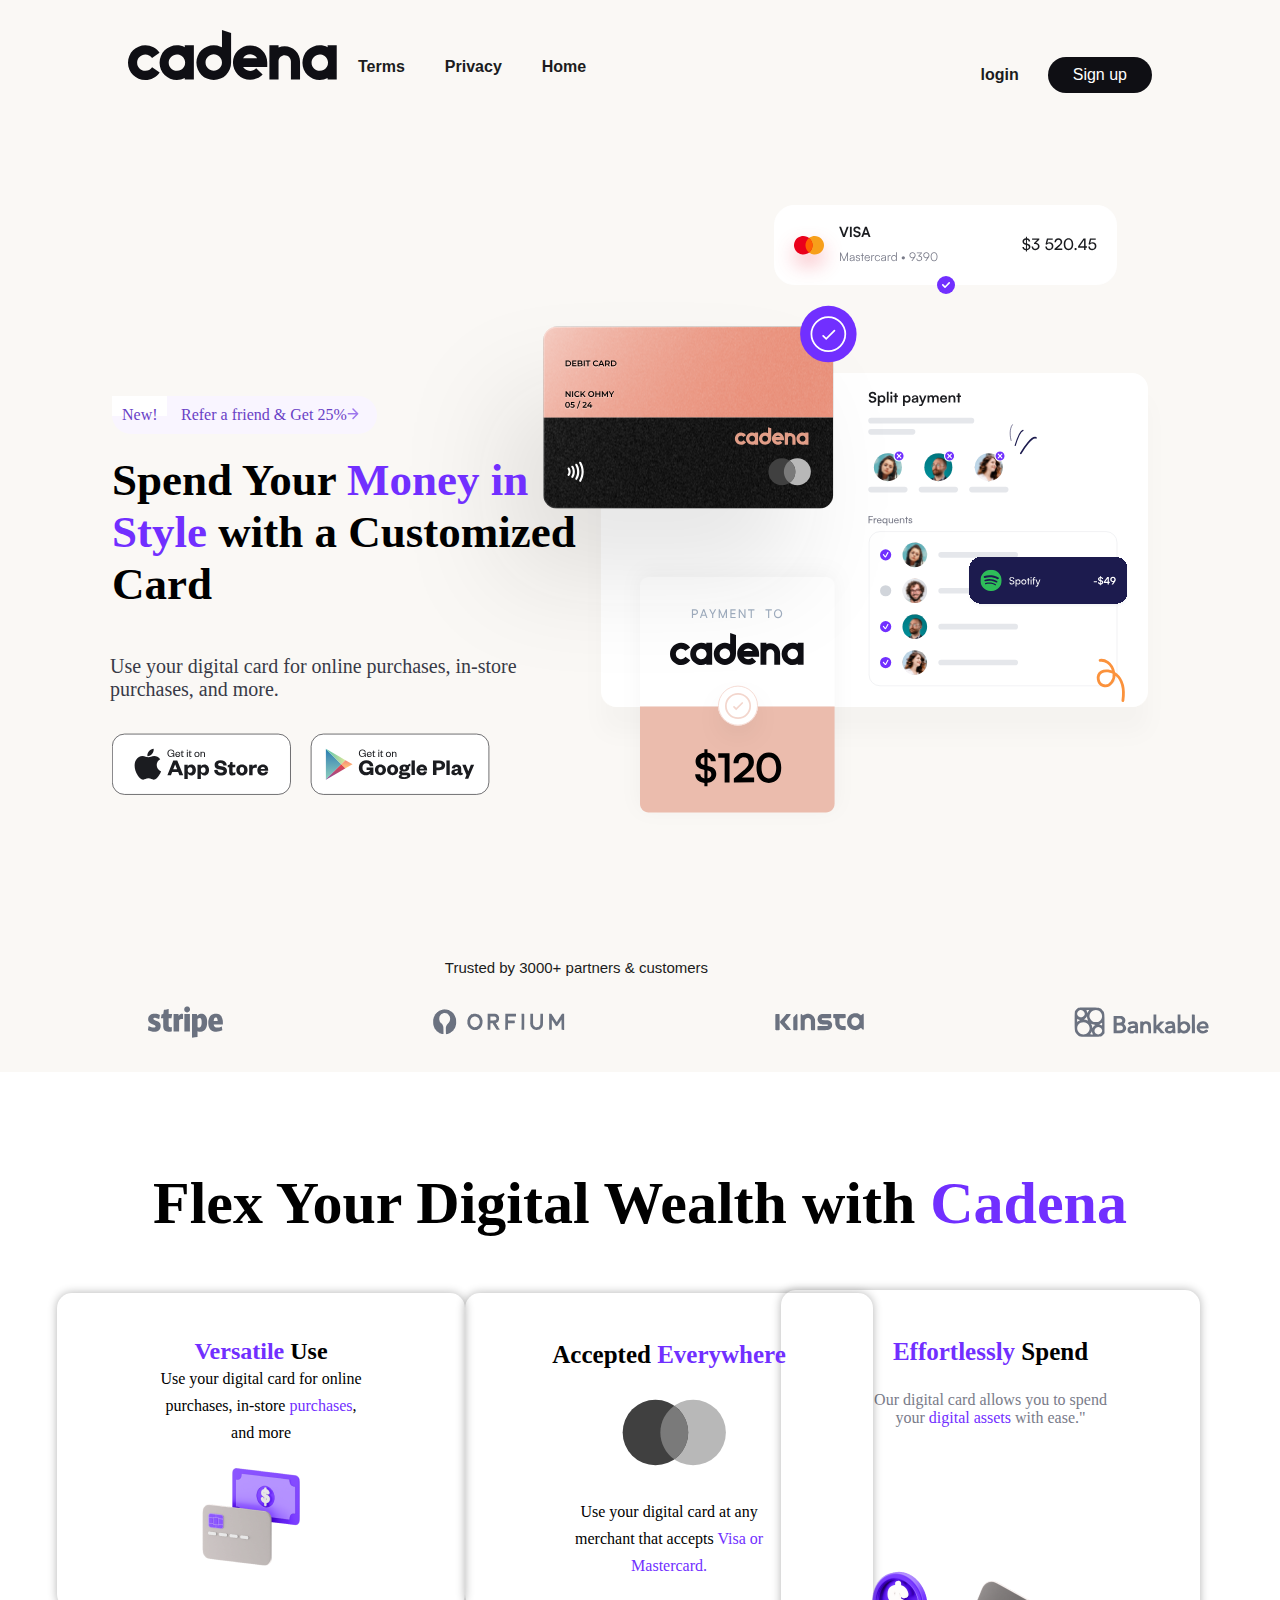
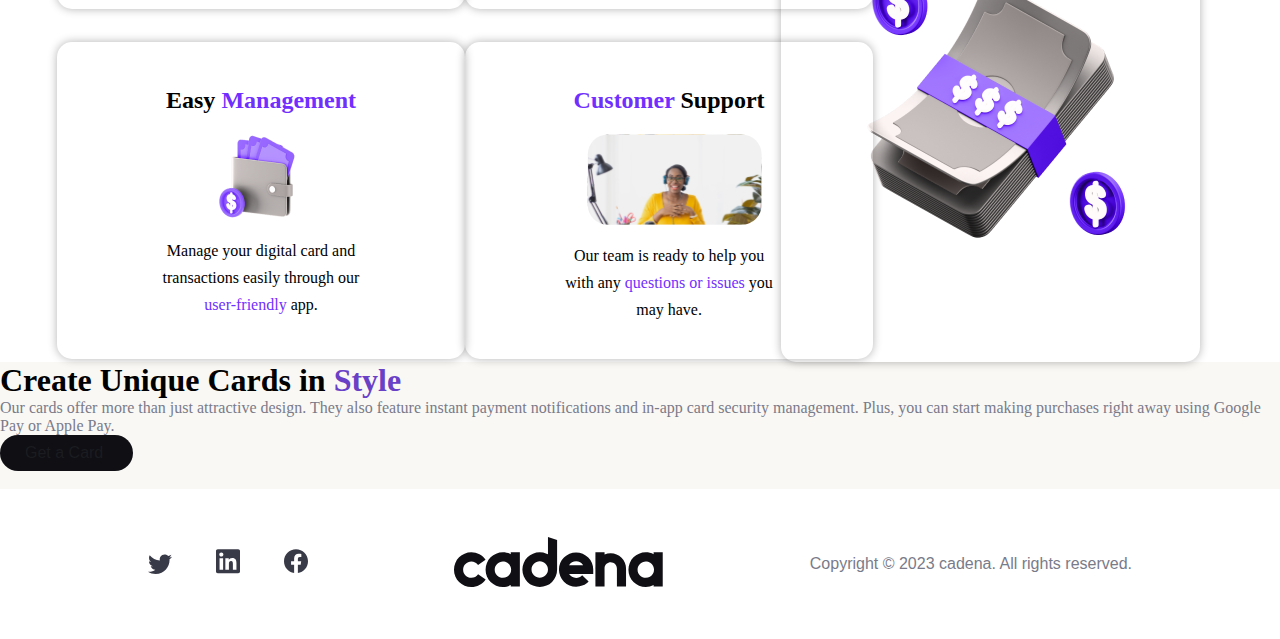
==== html+css+js/index.html @ 3e8e5602 "termino da page 3" ====
<!DOCTYPE html>
<html lang="en">

<head>
  <meta charset="UTF-8" />
  <meta http-equiv="X-UA-Compatible" content="IE=edge" />
  <meta name="viewport" content="width=device-width, initial-scale=1.0" />
  <link href="https://api.fontshare.com/v2/css?f[]=satoshi@700,300&display=swap" rel="stylesheet">
  <link rel="stylesheet" href="css/style.css" />
  <title>Document</title>
</head>

<body>
  <section class="home">

    </label>
    <header class="nav-container">
      <nav>
        <ul class="nav-bar">
          <img class="logo" src="../html+css+js/img/logo.svg" alt="" />
          <li><a href="#">Home</a></li>
          <li><a href="#">Privacy</a></li>
          <li><a href="#">Terms</a></li>
        </ul>
      </nav>
      <nav>
        <div class="log-sig">
          <a href="#"><button class="login">login</button></a>
          <a href="#"><button class="register">Sign up</button></a>
        </div>
      </nav>
    </header>
    <aside><img src="img/cards.svg" alt="" class="card-home"></aside>
    <div class="page-1-container">

      <div class="badage-box">
        <div class="badage">
          <p class="puple-text">New!</p>
        </div>
        <div class="content">
          <p>Refer a friend & Get 25%<img src="img/seta-icon.svg" alt="seta-icon" class="seta"></p>

        </div>

      </div>

    </div>
    <div class="text-home-container">
      <div class="row">
        <div class="col-sm-12 col-md-3 offset-md-2">
          <div>
            <h1 class="text-home">Spend Your
              <span class="purple-flyer">
                Money in Style </span> with a Customized Card
            </h1>

            <p class="p-text-home">Use your digital card for online purchases, in-store purchases, and more.</p>

          </div>
          <div>
            <img src="img/applestore.svg" alt="apple store" class="store">
            <img src="img/playstore.svg" alt="play store" class="store">
          </div>
        </div>
      </div>
    </div>
    <footer class="gray-text text-footer-1">
      <nav>
        <a>
          <p class="footer-p">Trusted by 3000+ partners & customers</p>
        </a>
      </nav>
    </footer>
    <footer class="footer-nav-container">
      <nav>
        <ul class="footer-bar-1">
          <li><a href="#"><img src="img/stripe.svg"> </a> </li>
        </ul>
      </nav>
      <nav>
        <ul class="footer-bar-1">
          <li><a href="#"><img src="img/orfium.svg"> </a> </li>
        </ul>
      </nav>
      <nav>
        <ul class="footer-bar-1">
          <li><a href="#"><img src="img/kinsta.svg"></a></li>
        </ul>
      </nav>
      <nav>
        <ul class="footer-bar-1">
          <li><a href="#"></a><img src="img/bankable.svg"> </a> </li>
        </ul>
      </nav>
      <nav>
        <ul class="footer-bar-1">
          <li><a href="#"></a><img src="img/nowports.svg"> </a> </li>
        </ul>
      </nav>
    </footer>

  </section>
  <section class="pg-2">
    <div class="second-home-container">
      <div class="txt-home-2">
        <h1>Flex Your Digital Wealth with <span class="purple-flyer">Cadena</span></h1>
      </div>
      <div class="container-pg2">
        <aside class="aside-page-2">
          <div class="row">
            <div class="col-sm-12 col-md-3 offset-md-2">
              <div class="block">
                <div class="space-bottom">
                  <h2 class="title-pg2-med"><span class="purple-flyer">Effortlessly</span> Spend</h2>
                </div>
                <p class="texto-page-2 gray-text">Our digital card allows you to spend</p>
                <p class="texto-page-2-1 gray-text">your <span class="purple-flyer">digital assets</span> with ease."
                </p>

                <img src="img/dinheiro.png" alt="Money" class="dinheiro">

              </div>
            </div>
          </div>
        </aside>

        <div class="pg-2-container-left">

          <div class="prod">
            <h2 class="title-pg-2-small"><span class="purple-flyer">Versatile</span> Use</h2>
            <p class="text-pg-2">Use your digital card for online purchases, in-store
              <span class="purple-flyer">purchases</span>, and more
            </p>
            <img src="img/card.png" alt="" class="imagem-p1">
          </div>
          <div class="prod">
            <h2 class="title-pg2-med">Accepted <span class="purple-flyer">Everywhere</span></h2>
            <img src="img/Grayscale.svg" alt="" class="imagem-p2">
            <p class="text-pg-2">Use your digital card at any merchant that accepts <span class="purple-flyer">Visa or
                Mastercard.</span></p>
          </div>
          <div class="prod">
            <h2 class="title-pg-2-small">Easy <span class="purple-flyer">Management</span></h2>
            <img src="img/carteira.png" alt="" class="imagem-p3">
            <p class="text-pg-2">Manage your digital card and transactions easily through our <span
                class="purple-flyer">user-friendly</span> app.</p>
          </div>
          <div class="prod">
            <h2 class="title-pg-2-small"><span class="purple-flyer">Customer</span> Support</h2>
            <img src="img/div.svg" alt="" class="imagem-p4">
            <p class="text-pg-2">Our team is ready to help you with any <span class="purple-flyer">questions or
                issues</span> you may have.</p>
          </div>
        </div>
      </div>
    </div>
  </section>
  <section class="pg-3">

    <div class="pg-3-container">
      <div class="box-pg-3">
        <div class="text-area">
          <h1 class="final-title gray-text-flyer final-left">Create Unique Cards in<span class="purple-text">
              Style</span></h1>
          <p class="final-txt gray-text final-left">Our cards offer more than just attractive design. They also feature
            instant
            payment
            notifications and in-app
            card
            security management. Plus, you can start making purchases right away using Google Pay or Apple Pay.</p>

          <button class="white-text final-left button-final">Get a Card <img src="img/seta-final.svg" alt=""></button>
        </div>
        <aside><img src="img/cards-finalpage.svg" alt="" class="final-card final-img"></aside>
      </div>

  </section>
  <footer class="nav2-container">
    <nav>
      <ul class="footer-bar">
        <li><a href="#"><img src="img/twitter.svg" alt="twitter"></a></li>
        <li><a href="#"><img src="img/linkedin.svg" alt="LinkedIn"></a></li>
        <li><a href="#"></a><img src="img/Facebook.svg" alt="Facebook"></a></li>
    </nav>

    <nav>
      <ul class="footer-bar">
        <li><a href="#"></a><img src="img/logo.svg" alt="logo" class="logo"></a></li>
      </ul>
    </nav>

    <nav>
      <ul class="footer-bar">
        <li>
          <p class="gray-text">Copyright © 2023 cadena. All rights reserved.</p>
        </li>
      </ul>
    </nav>

  </footer>
</body>

</html>
---- html+css+js/css/style.css ----
* {
  margin: 0;
  padding: 0;
  box-sizing: border-box;
}

:root {
  /*black*/
  --dark-bg: #060809;
  --dark-flyer: #1b1c20;
  --dark-txt: #1b1c20;
  --dark-title: #1b1c20;
  --dark-button: #0f0f14;

  /*white*/
  --light-bg: #faf8f5;
  --light-flyer: #ffffff;
  --light-txt: #ffffff;
  --light-content: #f9f5ff;

  /*gray*/
  --gray-marcas: #6b7280;
  --gray-copyright: #797b89;
  --gray-text: #797b89;
  --gray-text-flyer: #383a47;

  /*purple*/
  --purple-title: #712fff;
  --purple-title-flyer: #712fff;
  --purple-text: #6941c6;
}

section {
  background-color: var(--light-bg);
}

section #page-2 {
  background-color: var(--light-txt);
}

section .flyer {
  background-color: var(--light-flyer);
}

li,
a,
button {
  font-family: "Satoshi", sans-serif;
  font-weight: 500;
  font-size: 16px;
  color: var(--dark-txt);
  text-decoration: none;
}

header {
  display: flex;
  justify-content: space-between;
  align-items: baseline;
  padding: 30px 10%;
}

.nav-container {
  display: fixed;
}

.logo {
  cursor: pointer;
  margin: 0;
  height: 50px;
}

.nav-bar {
  list-style: none;
  justify-content: start;
}

.nav-bar li {
  padding: 0px 20px;
  margin-top: 28px;
  float: right;
  align-items: center;
}

.nav-bar li a {
  transition: all 0.3s ease 0s;
  font-weight: bold;
}

button {
  padding: 9px 25px;
  background-color: var(--dark-button);
  border: none;
  border-radius: 50px;
  cursor: pointer;
}

.log-sig {
  margin-bottom: 82px;
}

.login {
  border: none;
  background-color: transparent;
  color: var(--dark-txt);
  font-weight: bold;
}

.register {
  color: var(--light-txt);
}

.page-1-container {
  width: 265px;
  display: flex;
  align-items: baseline;
  color: var(--purple-text);
  background: var(--light-content);
  margin-top: 191px;
  margin-left: 112px;
  border-radius: 20px;
  margin-bottom: 20px;
}

.badage-box {
  width: 265px;
  align-items: center;
  color: var(--purple-text);
  border-radius: 50%;
}

.badage {
  display: inline-block;
  padding: 10px;
  height: 20px;
  width: 55px;
  background-color: var(--light-flyer);
}

.badage p {
  height: 35px;
  height: 20px;
  color: var(--purple-text);
  margin-bottom: 25px;
}

.content {
  display: inline-table;
  border-radius: 50px;
  padding: 10px;
}

.card-home {
  float: right;
  margin-right: 112px;
}

.text-home-container {
  display: flex;
  align-items: center;
  justify-content: start;
  margin-right: 2px;
}

.text-home {
  font-size: 45px;
  width: 489px;
  height: 177px;
  display: table;
  margin-bottom: 24px;
}

.text-home:first-child {
  margin-left: 112px;
}

.p-text-home {
  margin-top: 24px;
  margin-bottom: 32px;
  margin-left: 110px;
  color: var(--gray-text-flyer);
  font-size: 20px;
}

.store {
  display: inline-block;
  margin-right: 15px;
  margin-bottom: 160px;
}

.store:first-child {
  margin-left: 112px;
}

.footer-nav-container {
  display: flex;
  justify-content: space-between;
  padding: 30px 10%;
  align-items: center;
  margin-bottom: 57px;
}

footer {
  display: flex;
  justify-content: space-between;
  padding: 0 10%;
}

.footer-p {
  font-size: 15px;
}

.footer-bar-1 {
  list-style: none;
  justify-content: center;
  margin-right: 170px;
}

.footer-bar-1 li {
  display: inline-block;
  padding: 0px 20px;
}

.text-footer-1 {
  display: flex;
  justify-content: center;
  align-items: center;
  font-family: "Satoshi" sans-serif;
  padding-left: 0.9px;
  size: 15px;
  color: var(--gray-text);
}

.pg-2 {
  background-color: var(--light-flyer);
}

.second-home-container {
  display: flex;
  flex-direction: column;
  justify-content: center;
  align-items: center;
  grid-row-gap: 52px;
}

.txt-home-2 {
  margin-top: 40px;
  font-size: 30px;
}

.container-pg2 {
  display: grid;
  grid-template-columns: 1fr 1fr 1fr;

}

.aside-page-2 {
  display: flex;
  justify-content: center;

  box-shadow: rgba(68, 55, 0, 0.01);
  grid-column: 3;
}

.block {
  border: 5px solid transparent;
  box-shadow: 0 0 10px rgba(0, 0, 0, 0.3);
  border-radius: 15px;
  margin-right: 80px;
  padding-bottom: 60px;
}

.title-page-2 {
  size: 25px;
  margin-right: 107px;
  margin-top: 40px;
  margin-left: 100px;
  line-height: 58.05px;
}

.texto-page-2 {
  size: 16px;
  text-align: center;
}

.texto-page-2-1 {
  size: 16px;
  text-align: center;
  margin-bottom: 85px;

}

.dinheiro {
  margin-right: 54px;
  margin-left: 54px;
  margin-top: 40px;
  padding-bottom: 40px;
}

.pg-2-container-left {
  display: grid;
  grid-template-rows: 1fr 1fr;
  grid-template-columns: 1fr 1fr;
  grid-column: span 2;
  grid-row: 1;
  justify-items: center;
  align-items: center;
  grid-row-gap: 28px;
  margin: 0 57px;
}

.prod {
  display: block;
  align-items: center;
  width: 408.05px;
  height: 316.3px;
  border: 5px solid transparent;
  box-shadow: 0 0 10px rgba(0, 0, 0, 0.3);
  border-radius: 15px;
}

.title-pg-2-small {
  text-align: center;
  font-size: 24px;
  margin-top: 40px;
}

.title-pg2-med {
  text-align: center;
  margin-top: 40px;
  font-size: 25px;
  line-height: 33.52px;
}

.text-pg-2 {
  text-align: center;
  font-size: 16px;
  line-height: 27px;
  margin-left: 90px;
  margin-right: 90px;
}

.imagem-p1 {
  margin-top: 20px;
  margin-left: 137px;
  margin-right: 137px;
  margin-bottom: 7px;
}

.imagem-p2 {
  margin-top: 28px;
  margin-bottom: 28px;
  margin-right: 152px;
  margin-left: 152px;
}


.imagem-p3 {
  margin-left: 156px;
  margin-right: 148px;
  margin-bottom: 13px;
  margin-top: 20px;
}

.imagem-p4 {

  margin-left: 117px;
  margin-bottom: 13px;
  margin-top: 20px;
}

.nav2-container {
  display: flex;
  justify-content: space-between;
  align-items: center;
  margin-bottom: 48px;
  margin-top: 48px;
}

.footer-bar {
  list-style: none;
  justify-content: center;
}

.footer-bar li {
  display: inline-block;
  padding: 0px 20px;
}

.pg-3 {
  background-color: var(--light-flyer);
}

.container-pg-3 {
  display: flex;
  align-items: center;
  justify-content: center;

}

.box-pg-3 {
  justify-content: center;
  align-items: center;
  width: 1280px;

  background-color: var(--light-bg);
}

/*classes de utilidade*/

.purple-text {
  color: var(--purple-text);
}

.gray-text {
  color: var(--gray-text);
}

.align-center {
  justify-content: center;
}

.purple-flyer {
  color: var(--purple-title-flyer);
}

.space-bottom {
  margin-bottom: 22px;
}
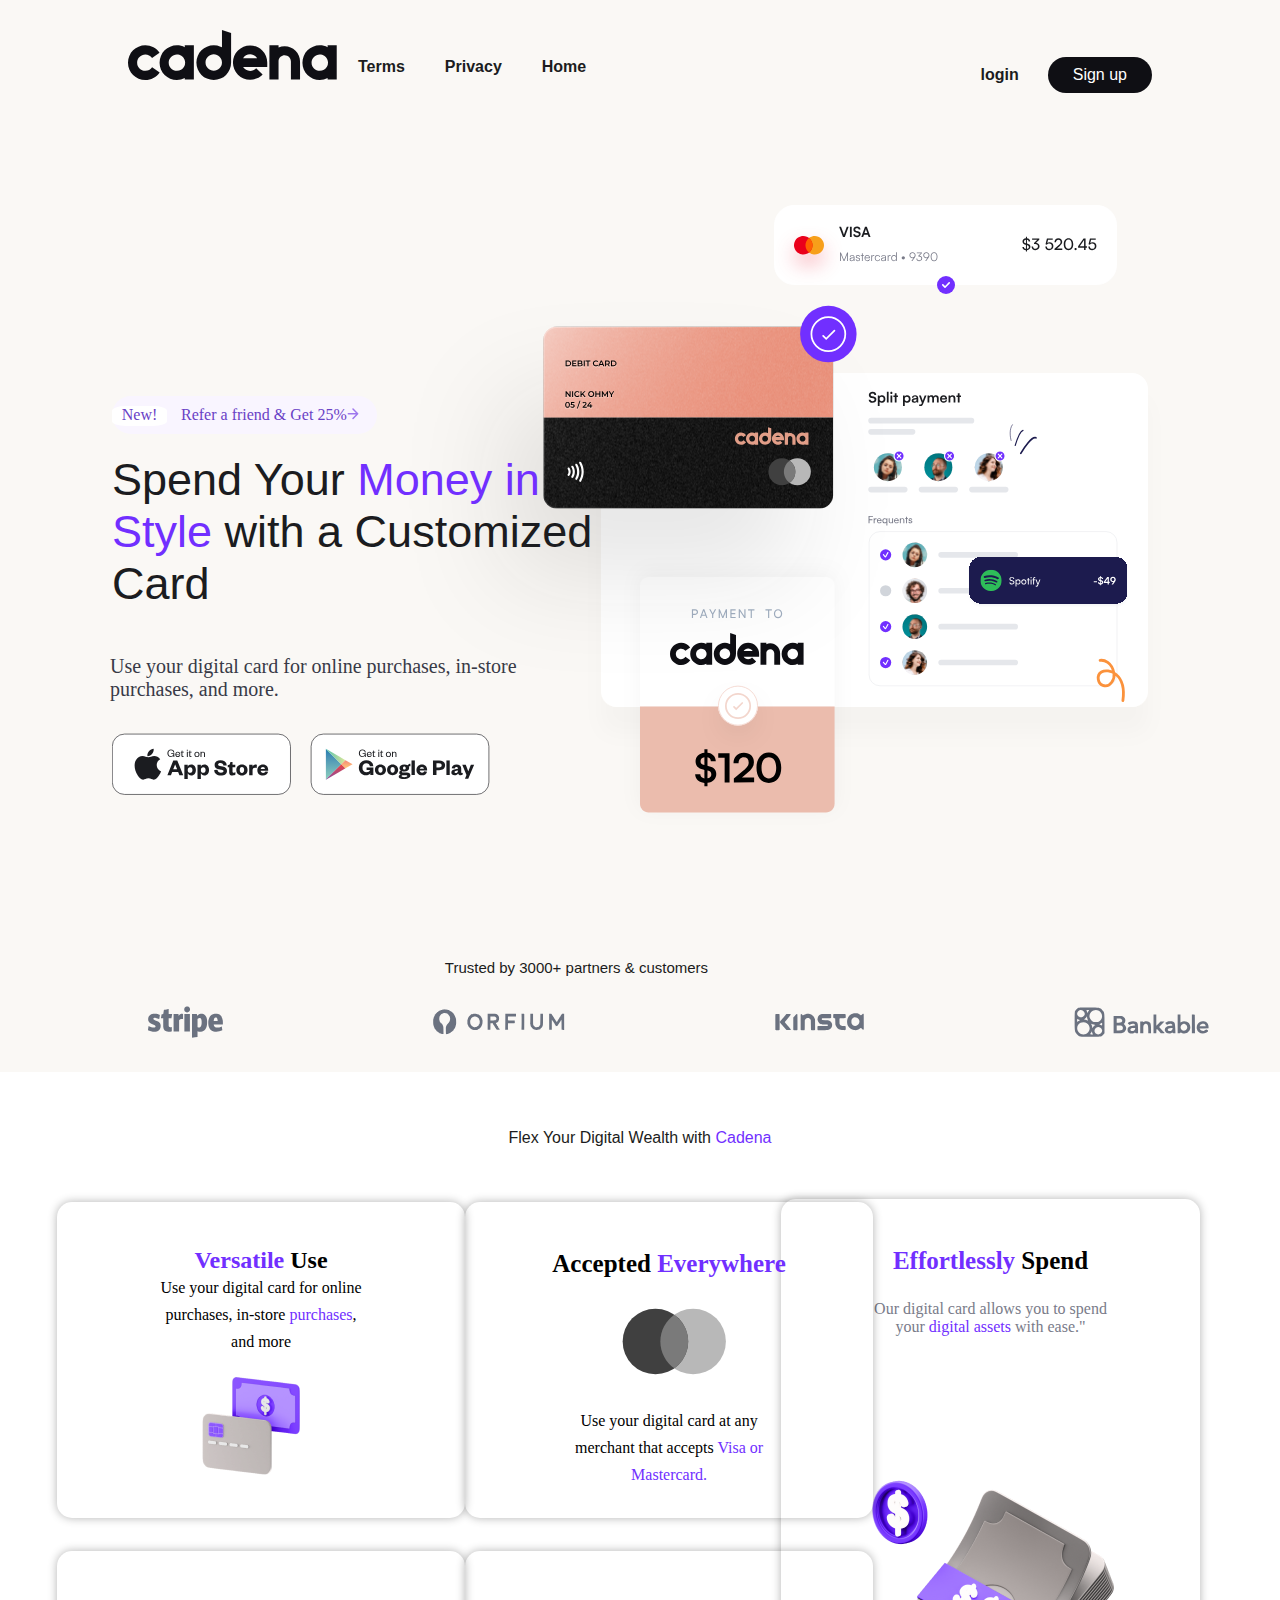
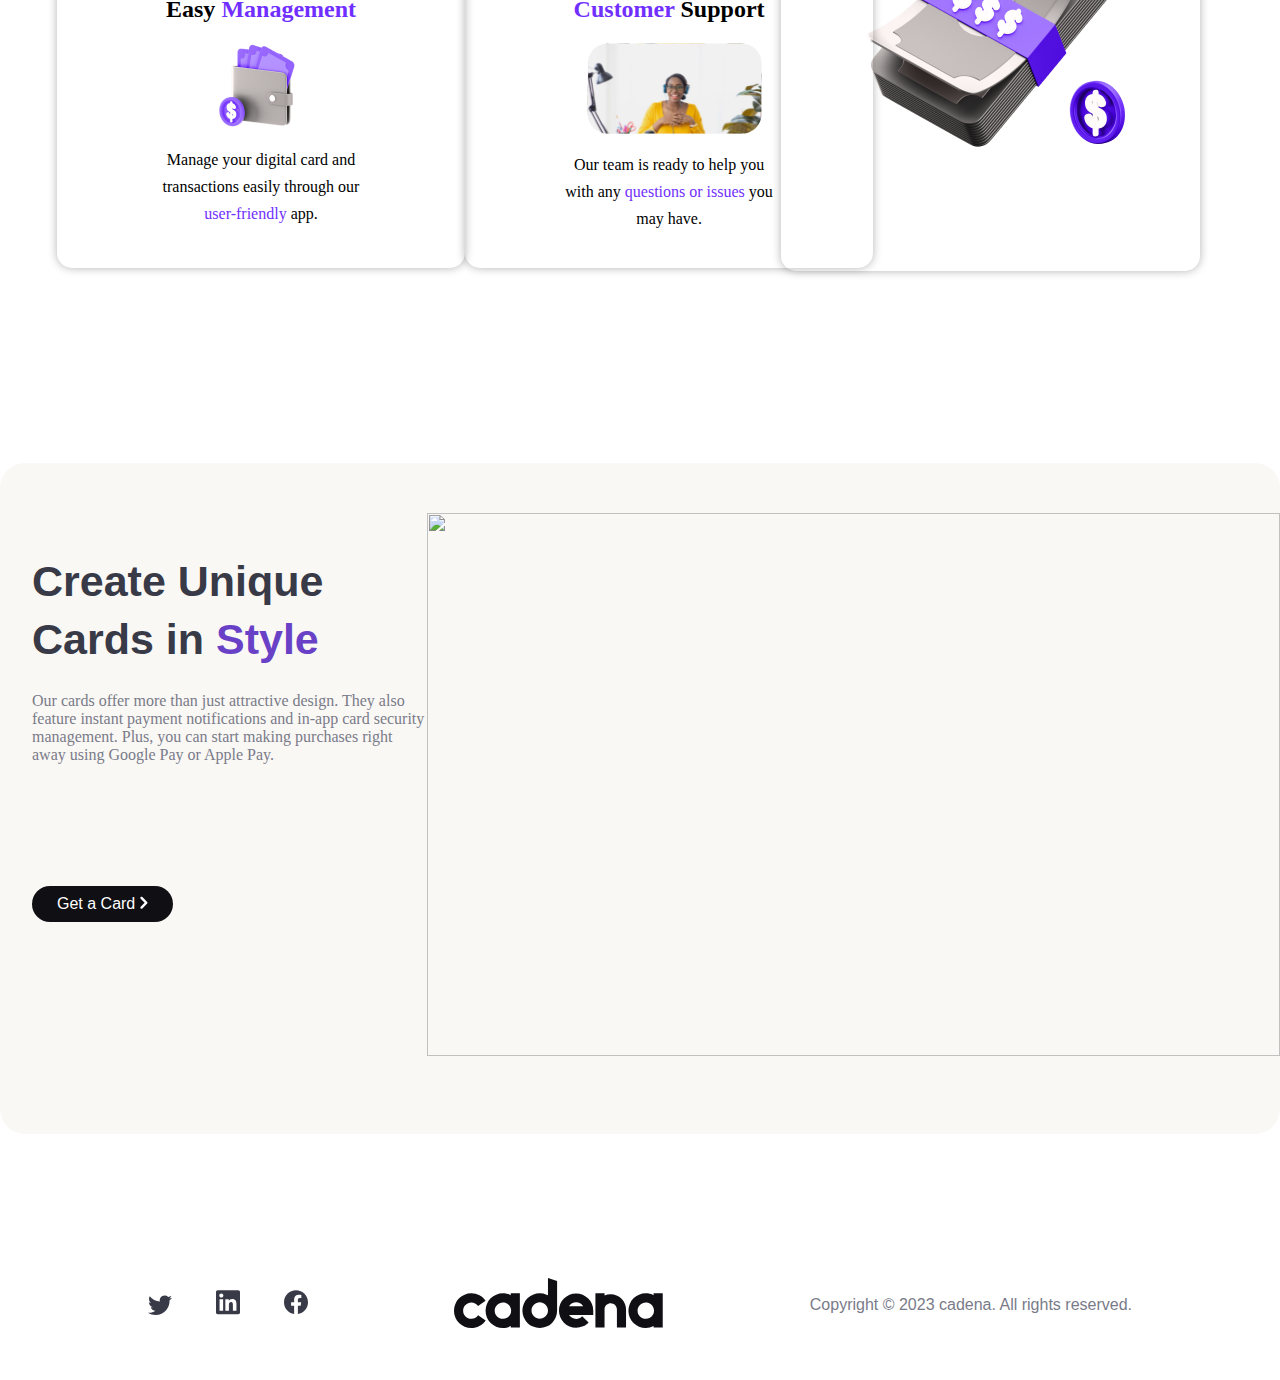
==== commit 9cb34e5e: "comeco do modo dark" ====
--- a/html+css+js/index.html
+++ b/html+css+js/index.html
@@ -11,7 +11,7 @@
 </head>
 
 <body>
-  <section class="home">
+  <section class="pg-1">
 
     </label>
     <header class="nav-container">
@@ -24,9 +24,12 @@
         </ul>
       </nav>
       <nav>
+
+        </div>
         <div class="log-sig">
           <a href="#"><button class="login">login</button></a>
           <a href="#"><button class="register">Sign up</button></a>
+          <div class="dark-mode"></div>
         </div>
       </nav>
     </header>
@@ -102,8 +105,8 @@
   </section>
   <section class="pg-2">
     <div class="second-home-container">
-      <div class="txt-home-2">
-        <h1>Flex Your Digital Wealth with <span class="purple-flyer">Cadena</span></h1>
+      <div>
+        <h1 class="title-home-2">Flex Your Digital Wealth with <span class="purple-flyer">Cadena</span></h1>
       </div>
       <div class="container-pg2">
         <aside class="aside-page-2">
@@ -198,6 +201,7 @@
     </nav>
 
   </footer>
+  <script src="js/script.js"></script>
 </body>
 
 </html>--- a/html+css+js/css/style.css
+++ b/html+css+js/css/style.css
@@ -44,7 +44,8 @@
 
 li,
 a,
-button {
+button,
+h1 {
   font-family: "Satoshi", sans-serif;
   font-weight: 500;
   font-size: 16px;
@@ -122,15 +123,16 @@
 }
 
 .badage-box {
-  width: 265px;
+
   align-items: center;
   color: var(--purple-text);
   border-radius: 50%;
 }
 
 .badage {
+  text-align: center;
+  border-radius: 25%;
   display: inline-block;
-  padding: 10px;
   height: 20px;
   width: 55px;
   background-color: var(--light-flyer);
@@ -232,6 +234,7 @@
 
 .pg-2 {
   background-color: var(--light-flyer);
+  padding-bottom: 96px;
 }
 
 .second-home-container {
@@ -388,21 +391,59 @@
 
 .pg-3 {
   background-color: var(--light-flyer);
-}
-
-.container-pg-3 {
-  display: flex;
-  align-items: center;
-  justify-content: center;
-
+  padding-top: 96px;
+  padding-bottom: 96px;
+}
+
+
+.pg-3-container {
+  display: flex;
+  justify-content: center;
 }
 
 .box-pg-3 {
-  justify-content: center;
-  align-items: center;
-  width: 1280px;
-
+  width: 100%;
+  max-width: 1360px;
   background-color: var(--light-bg);
+  border-radius: 25px;
+  overflow: hidden;
+  display: grid;
+  grid-template-columns: 1fr 2fr;
+  height: 671px;
+}
+
+
+.final-title {
+  margin-left: 32px;
+  margin-top: 89px;
+  margin-bottom: 24px;
+  font-style: normal;
+  font-weight: 700;
+  font-size: 43px;
+  line-height: 58px;
+  display: inline-block;
+}
+
+.final-txt {
+  margin-bottom: 122px;
+  margin-left: 32px;
+}
+
+.button-final {
+  margin-bottom: 124px;
+}
+
+.final-card {
+  width: 100%;
+  margin-top: 50px;
+  align-self: flex-end;
+}
+
+.final-img {
+  width: 100%;
+  height: 90%;
+  object-fit: cover;
+
 }
 
 /*classes de utilidade*/
@@ -415,6 +456,11 @@
   color: var(--gray-text);
 }
 
+
+.gray-text-flyer {
+  color: var(--gray-text-flyer);
+}
+
 .align-center {
   justify-content: center;
 }
@@ -423,6 +469,14 @@
   color: var(--purple-title-flyer);
 }
 
+.white-text {
+  color: var(--light-txt);
+}
+
 .space-bottom {
   margin-bottom: 22px;
+}
+
+.final-left {
+  margin-left: 32px;
 }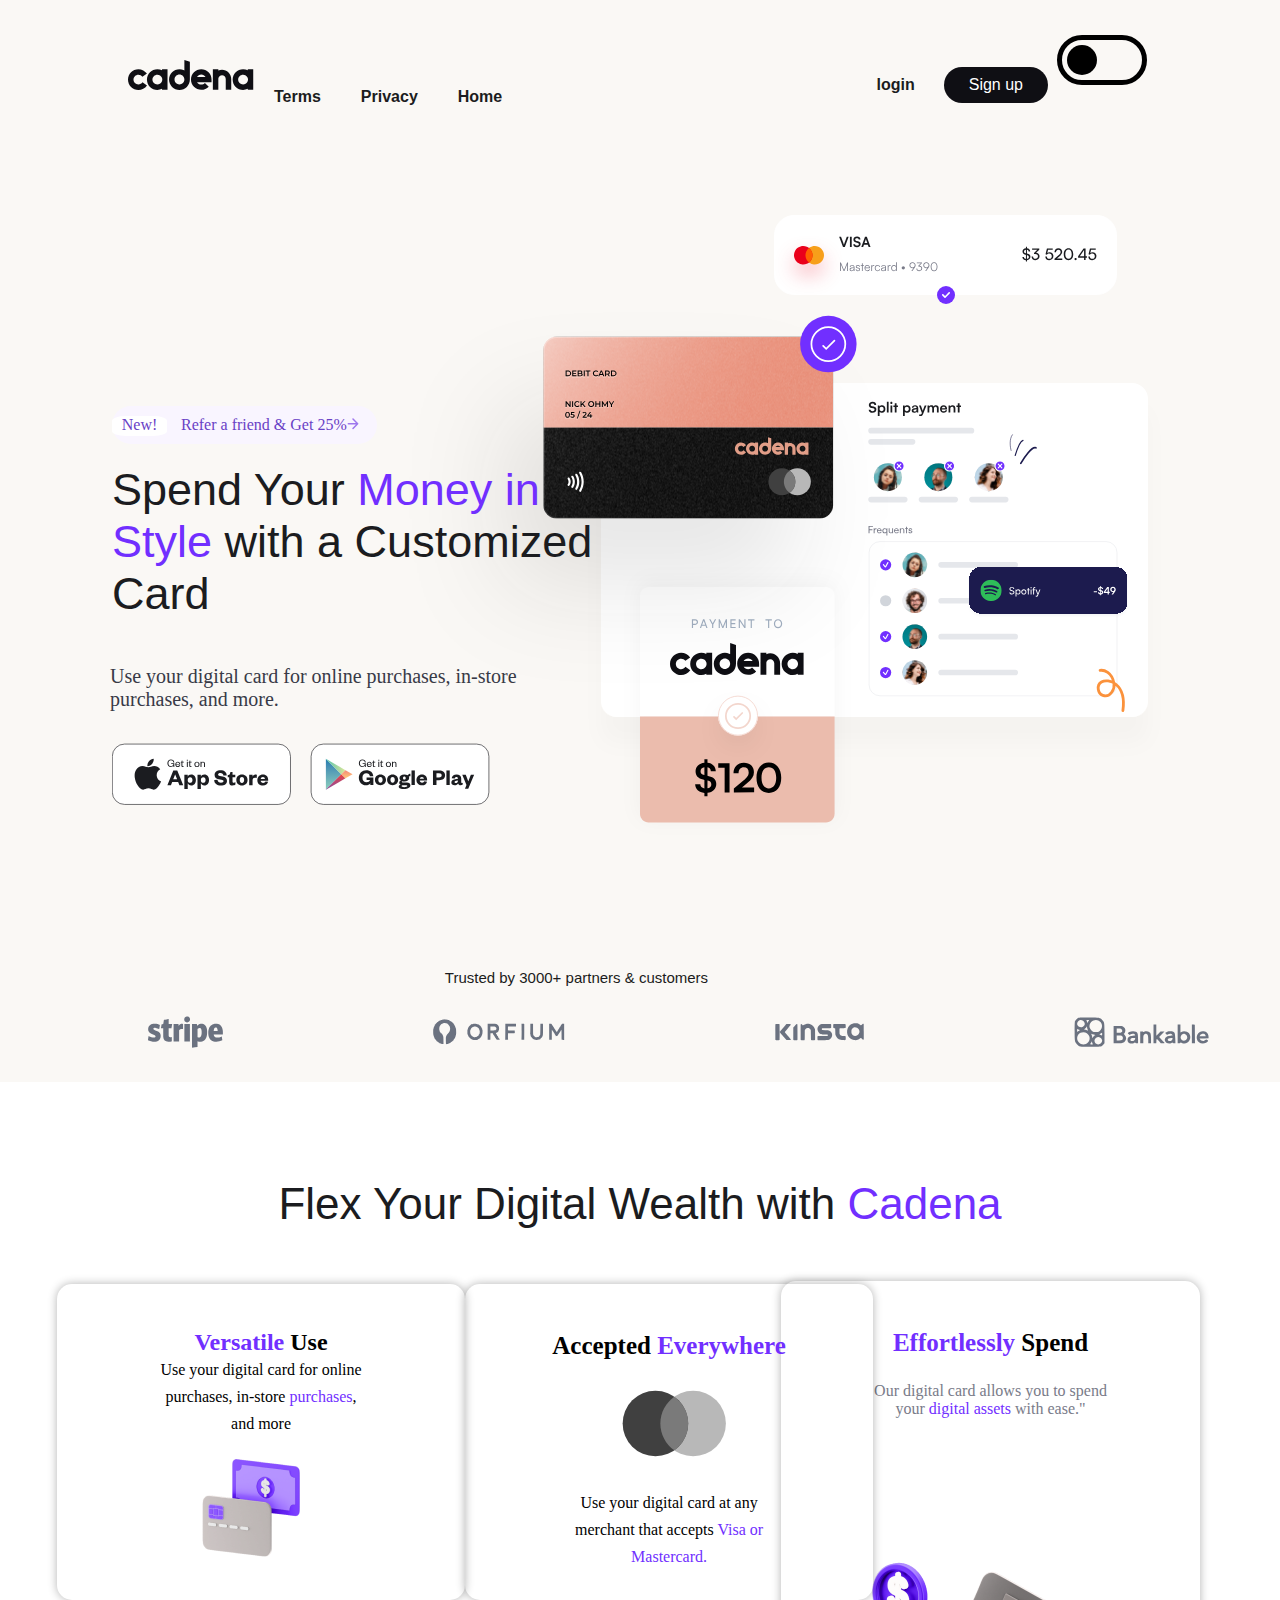
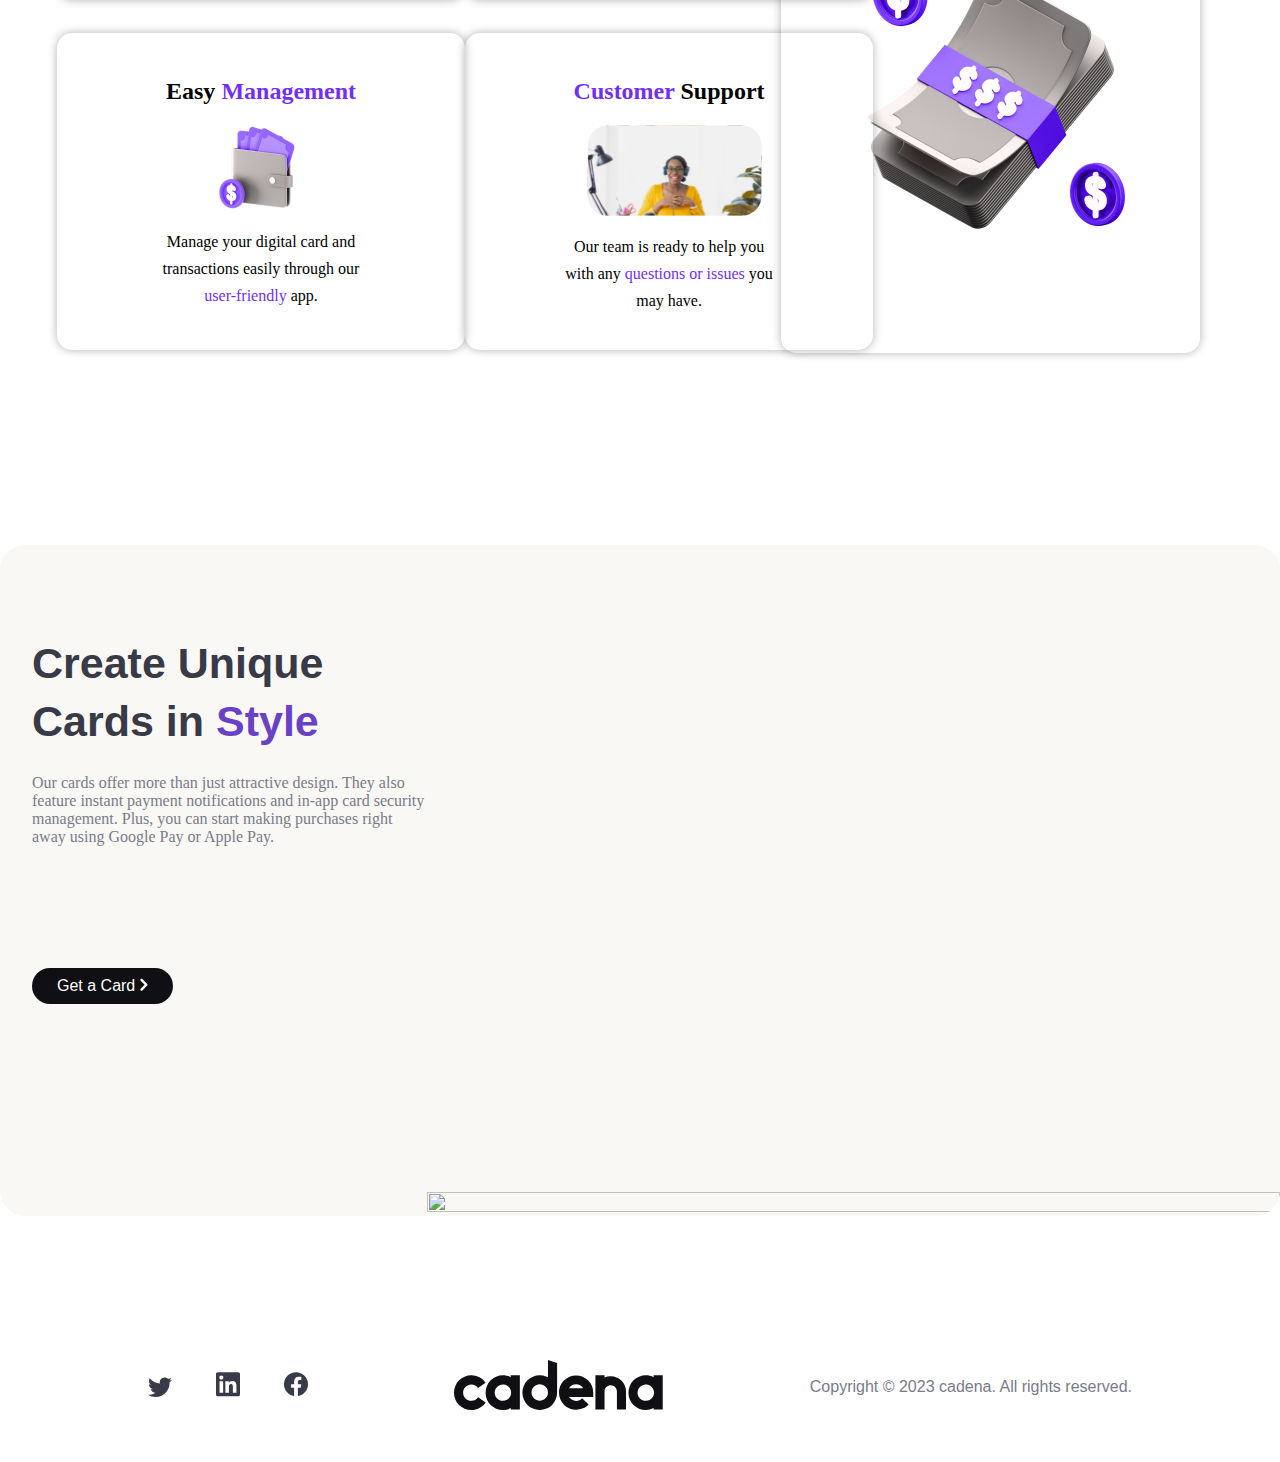
==== commit d90ec1e0: "quase termino do dark mode" ====
--- a/html+css+js/index.html
+++ b/html+css+js/index.html
@@ -2,206 +2,206 @@
 <html lang="en">
 
 <head>
-  <meta charset="UTF-8" />
-  <meta http-equiv="X-UA-Compatible" content="IE=edge" />
-  <meta name="viewport" content="width=device-width, initial-scale=1.0" />
-  <link href="https://api.fontshare.com/v2/css?f[]=satoshi@700,300&display=swap" rel="stylesheet">
-  <link rel="stylesheet" href="css/style.css" />
-  <title>Document</title>
+	<meta charset="UTF-8" />
+	<meta http-equiv="X-UA-Compatible" content="IE=edge" />
+	<meta name="viewport" content="width=device-width, initial-scale=1.0" />
+	<link href="https://api.fontshare.com/v2/css?f[]=satoshi@700,300&display=swap" rel="stylesheet">
+	<link rel="stylesheet" href="css/style.css" />
+	<title>Document</title>
 </head>
 
 <body>
-  <section class="pg-1">
-
-    </label>
-    <header class="nav-container">
-      <nav>
-        <ul class="nav-bar">
-          <img class="logo" src="../html+css+js/img/logo.svg" alt="" />
-          <li><a href="#">Home</a></li>
-          <li><a href="#">Privacy</a></li>
-          <li><a href="#">Terms</a></li>
-        </ul>
-      </nav>
-      <nav>
-
-        </div>
-        <div class="log-sig">
-          <a href="#"><button class="login">login</button></a>
-          <a href="#"><button class="register">Sign up</button></a>
-          <div class="dark-mode"></div>
-        </div>
-      </nav>
-    </header>
-    <aside><img src="img/cards.svg" alt="" class="card-home"></aside>
-    <div class="page-1-container">
-
-      <div class="badage-box">
-        <div class="badage">
-          <p class="puple-text">New!</p>
-        </div>
-        <div class="content">
-          <p>Refer a friend & Get 25%<img src="img/seta-icon.svg" alt="seta-icon" class="seta"></p>
-
-        </div>
-
-      </div>
-
-    </div>
-    <div class="text-home-container">
-      <div class="row">
-        <div class="col-sm-12 col-md-3 offset-md-2">
-          <div>
-            <h1 class="text-home">Spend Your
-              <span class="purple-flyer">
-                Money in Style </span> with a Customized Card
-            </h1>
-
-            <p class="p-text-home">Use your digital card for online purchases, in-store purchases, and more.</p>
-
-          </div>
-          <div>
-            <img src="img/applestore.svg" alt="apple store" class="store">
-            <img src="img/playstore.svg" alt="play store" class="store">
-          </div>
-        </div>
-      </div>
-    </div>
-    <footer class="gray-text text-footer-1">
-      <nav>
-        <a>
-          <p class="footer-p">Trusted by 3000+ partners & customers</p>
-        </a>
-      </nav>
-    </footer>
-    <footer class="footer-nav-container">
-      <nav>
-        <ul class="footer-bar-1">
-          <li><a href="#"><img src="img/stripe.svg"> </a> </li>
-        </ul>
-      </nav>
-      <nav>
-        <ul class="footer-bar-1">
-          <li><a href="#"><img src="img/orfium.svg"> </a> </li>
-        </ul>
-      </nav>
-      <nav>
-        <ul class="footer-bar-1">
-          <li><a href="#"><img src="img/kinsta.svg"></a></li>
-        </ul>
-      </nav>
-      <nav>
-        <ul class="footer-bar-1">
-          <li><a href="#"></a><img src="img/bankable.svg"> </a> </li>
-        </ul>
-      </nav>
-      <nav>
-        <ul class="footer-bar-1">
-          <li><a href="#"></a><img src="img/nowports.svg"> </a> </li>
-        </ul>
-      </nav>
-    </footer>
-
-  </section>
-  <section class="pg-2">
-    <div class="second-home-container">
-      <div>
-        <h1 class="title-home-2">Flex Your Digital Wealth with <span class="purple-flyer">Cadena</span></h1>
-      </div>
-      <div class="container-pg2">
-        <aside class="aside-page-2">
-          <div class="row">
-            <div class="col-sm-12 col-md-3 offset-md-2">
-              <div class="block">
-                <div class="space-bottom">
-                  <h2 class="title-pg2-med"><span class="purple-flyer">Effortlessly</span> Spend</h2>
-                </div>
-                <p class="texto-page-2 gray-text">Our digital card allows you to spend</p>
-                <p class="texto-page-2-1 gray-text">your <span class="purple-flyer">digital assets</span> with ease."
-                </p>
-
-                <img src="img/dinheiro.png" alt="Money" class="dinheiro">
-
-              </div>
-            </div>
-          </div>
-        </aside>
-
-        <div class="pg-2-container-left">
-
-          <div class="prod">
-            <h2 class="title-pg-2-small"><span class="purple-flyer">Versatile</span> Use</h2>
-            <p class="text-pg-2">Use your digital card for online purchases, in-store
-              <span class="purple-flyer">purchases</span>, and more
-            </p>
-            <img src="img/card.png" alt="" class="imagem-p1">
-          </div>
-          <div class="prod">
-            <h2 class="title-pg2-med">Accepted <span class="purple-flyer">Everywhere</span></h2>
-            <img src="img/Grayscale.svg" alt="" class="imagem-p2">
-            <p class="text-pg-2">Use your digital card at any merchant that accepts <span class="purple-flyer">Visa or
-                Mastercard.</span></p>
-          </div>
-          <div class="prod">
-            <h2 class="title-pg-2-small">Easy <span class="purple-flyer">Management</span></h2>
-            <img src="img/carteira.png" alt="" class="imagem-p3">
-            <p class="text-pg-2">Manage your digital card and transactions easily through our <span
-                class="purple-flyer">user-friendly</span> app.</p>
-          </div>
-          <div class="prod">
-            <h2 class="title-pg-2-small"><span class="purple-flyer">Customer</span> Support</h2>
-            <img src="img/div.svg" alt="" class="imagem-p4">
-            <p class="text-pg-2">Our team is ready to help you with any <span class="purple-flyer">questions or
-                issues</span> you may have.</p>
-          </div>
-        </div>
-      </div>
-    </div>
-  </section>
-  <section class="pg-3">
-
-    <div class="pg-3-container">
-      <div class="box-pg-3">
-        <div class="text-area">
-          <h1 class="final-title gray-text-flyer final-left">Create Unique Cards in<span class="purple-text">
-              Style</span></h1>
-          <p class="final-txt gray-text final-left">Our cards offer more than just attractive design. They also feature
-            instant
-            payment
-            notifications and in-app
-            card
-            security management. Plus, you can start making purchases right away using Google Pay or Apple Pay.</p>
-
-          <button class="white-text final-left button-final">Get a Card <img src="img/seta-final.svg" alt=""></button>
-        </div>
-        <aside><img src="img/cards-finalpage.svg" alt="" class="final-card final-img"></aside>
-      </div>
-
-  </section>
-  <footer class="nav2-container">
-    <nav>
-      <ul class="footer-bar">
-        <li><a href="#"><img src="img/twitter.svg" alt="twitter"></a></li>
-        <li><a href="#"><img src="img/linkedin.svg" alt="LinkedIn"></a></li>
-        <li><a href="#"></a><img src="img/Facebook.svg" alt="Facebook"></a></li>
-    </nav>
-
-    <nav>
-      <ul class="footer-bar">
-        <li><a href="#"></a><img src="img/logo.svg" alt="logo" class="logo"></a></li>
-      </ul>
-    </nav>
-
-    <nav>
-      <ul class="footer-bar">
-        <li>
-          <p class="gray-text">Copyright © 2023 cadena. All rights reserved.</p>
-        </li>
-      </ul>
-    </nav>
-
-  </footer>
-  <script src="js/script.js"></script>
+	<section class="pg-1">
+
+		</label>
+		<header class="nav-container">
+			<nav>
+				<ul class="nav-bar">
+					<img id="logo" src="../html+css+js/img/logo.svg" alt="" />
+					<li><a class="a-1" href="#">Home</a></li>
+					<li><a class="a-1" href="#">Privacy</a></li>
+					<li><a class="a-1" href="#">Terms</a></li>
+				</ul>
+			</nav>
+			<nav>
+
+				</div>
+				<div class="log-sig">
+					<a href="#"><button class="login">login</button></a>
+					<a href="#"><button class="register">Sign up</button></a>
+					<div class="dark-mode"></div>
+				</div>
+			</nav>
+		</header>
+		<aside><img src="img/cards.svg" alt="" class="card-home"></aside>
+		<div class="page-1-container">
+
+			<div class="badage-box">
+				<div class="badage">
+					<p class="puple-text">New!</p>
+				</div>
+				<div class="content">
+					<p>Refer a friend & Get 25%<img src="img/seta-icon.svg" alt="seta-icon" class="seta"></p>
+
+				</div>
+
+			</div>
+
+		</div>
+		<div class="text-home-container">
+			<div class="row">
+				<div class="col-sm-12 col-md-3 offset-md-2">
+					<div>
+						<h1 class="text-home">Spend Your
+							<span class="purple-flyer">
+								Money in Style </span> with a Customized Card
+						</h1>
+
+						<p class="p-text-home">Use your digital card for online purchases, in-store purchases, and more.</p>
+
+					</div>
+					<div>
+						<img src="img/applestore.svg" alt="apple store" class="store">
+						<img src="img/playstore.svg" alt="play store" class="store">
+					</div>
+				</div>
+			</div>
+		</div>
+		<footer class="gray-text text-footer-1">
+			<nav>
+				<a>
+					<p class="footer-p">Trusted by 3000+ partners & customers</p>
+				</a>
+			</nav>
+		</footer>
+		<footer class="footer-nav-container">
+			<nav>
+				<ul class="footer-bar-1">
+					<li><a href="#"><img src="img/stripe.svg"> </a> </li>
+				</ul>
+			</nav>
+			<nav>
+				<ul class="footer-bar-1">
+					<li><a href="#"><img src="img/orfium.svg"> </a> </li>
+				</ul>
+			</nav>
+			<nav>
+				<ul class="footer-bar-1">
+					<li><a href="#"><img src="img/kinsta.svg"></a></li>
+				</ul>
+			</nav>
+			<nav>
+				<ul class="footer-bar-1">
+					<li><a href="#"></a><img src="img/bankable.svg"> </a> </li>
+				</ul>
+			</nav>
+			<nav>
+				<ul class="footer-bar-1">
+					<li><a href="#"></a><img src="img/nowports.svg"> </a> </li>
+				</ul>
+			</nav>
+		</footer>
+
+	</section>
+	<section class="pg-2">
+		<div class="second-home-container">
+			<div>
+				<h1 class="title-home-2">Flex Your Digital Wealth with <span class="purple-flyer">Cadena</span></h1>
+			</div>
+			<div class="container-pg2">
+				<aside class="aside-page-2">
+					<div class="row">
+						<div class="col-sm-12 col-md-3 offset-md-2">
+							<div class="block">
+								<div class="space-bottom">
+									<h2 class="title-pg2-med"><span class="purple-flyer">Effortlessly</span> Spend</h2>
+								</div>
+								<p class="texto-page-2 gray-text">Our digital card allows you to spend</p>
+								<p class="texto-page-2-1 gray-text">your <span class="purple-flyer">digital assets</span> with ease."
+								</p>
+
+								<img src="img/dinheiro.png" alt="Money" class="dinheiro">
+
+							</div>
+						</div>
+					</div>
+				</aside>
+
+				<div class="pg-2-container-left">
+
+					<div class="prod">
+						<h2 class="title-pg-2-small"><span class="purple-flyer">Versatile</span> Use</h2>
+						<p class="text-pg-2">Use your digital card for online purchases, in-store
+							<span class="purple-flyer">purchases</span>, and more
+						</p>
+						<img src="img/card.png" alt="" class="imagem-p1">
+					</div>
+					<div class="prod">
+						<h2 class="title-pg2-med">Accepted <span class="purple-flyer">Everywhere</span></h2>
+						<img src="img/Grayscale.svg" alt="" class="imagem-p2">
+						<p class="text-pg-2">Use your digital card at any merchant that accepts <span class="purple-flyer">Visa or
+								Mastercard.</span></p>
+					</div>
+					<div class="prod">
+						<h2 class="title-pg-2-small">Easy <span class="purple-flyer">Management</span></h2>
+						<img src="img/carteira.png" alt="" class="imagem-p3">
+						<p class="text-pg-2">Manage your digital card and transactions easily through our <span
+								class="purple-flyer">user-friendly</span> app.</p>
+					</div>
+					<div class="prod">
+						<h2 class="title-pg-2-small"><span class="purple-flyer">Customer</span> Support</h2>
+						<img src="img/div.svg" alt="" class="imagem-p4">
+						<p class="text-pg-2">Our team is ready to help you with any <span class="purple-flyer">questions or
+								issues</span> you may have.</p>
+					</div>
+				</div>
+			</div>
+		</div>
+	</section>
+	<section class="pg-3">
+
+		<div class="pg-3-container">
+			<div class="box-pg-3 light-bg">
+				<div class="text-area">
+					<h1 class="final-title gray-text-flyer final-left">Create Unique Cards in<span class="purple-text">
+							Style</span></h1>
+					<p class="final-txt gray-text final-left">Our cards offer more than just attractive design. They also feature
+						instant
+						payment
+						notifications and in-app
+						card
+						security management. Plus, you can start making purchases right away using Google Pay or Apple Pay.</p>
+
+					<button class="white-text final-left button-final">Get a Card <img src="img/seta-final.svg" alt=""></button>
+				</div>
+				<aside class="final-card"><img src="img/cards-finalpage.svg" alt="" class="final-card final-img"></aside>
+			</div>
+
+	</section>
+	<footer class="nav2-container">
+		<nav>
+			<ul class="footer-bar">
+				<li><a href="#"><img src="img/twitter.svg" alt="twitter"></a></li>
+				<li><a href="#"><img src="img/linkedin.svg" alt="LinkedIn"></a></li>
+				<li><a href="#"></a><img src="img/Facebook.svg" alt="Facebook"></a></li>
+		</nav>
+
+		<nav>
+			<ul class="footer-bar">
+				<li><a href="#"></a><img src="img/logo.svg" alt="logo" class="logo"></a></li>
+			</ul>
+		</nav>
+
+		<nav>
+			<ul class="footer-bar">
+				<li>
+					<p class="gray-text">Copyright © 2023 cadena. All rights reserved.</p>
+				</li>
+			</ul>
+		</nav>
+
+	</footer>
+	<script src="js/script.js"></script>
 </body>
 
 </html>--- a/html+css+js/css/style.css
+++ b/html+css+js/css/style.css
@@ -30,17 +30,10 @@
   --purple-text: #6941c6;
 }
 
-section {
+.pg-1 {
   background-color: var(--light-bg);
 }
 
-section #page-2 {
-  background-color: var(--light-txt);
-}
-
-section .flyer {
-  background-color: var(--light-flyer);
-}
 
 li,
 a,
@@ -99,6 +92,39 @@
   margin-bottom: 82px;
 }
 
+.dark-mode {
+  width: 90px;
+  height: 50px;
+  border: 5px solid #000;
+  border-radius: 60px;
+  position: relative;
+  cursor: pointer;
+  margin: 5px 5px;
+  display: inline-block;
+  justify-items: baseline;
+}
+
+.dark-mode::before {
+  content: "";
+  position: absolute;
+  width: 30px;
+  height: 30px;
+  background: #000;
+  border-radius: 50%;
+  top: 50%;
+  left: 5px;
+  transform: translateY(-50%);
+}
+
+.dark-mode.dark {
+  border-color: #fff;
+}
+
+.dark-mode.dark::before {
+  background: #fff;
+  left: 45px;
+}
+
 .login {
   border: none;
   background-color: transparent;
@@ -245,9 +271,9 @@
   grid-row-gap: 52px;
 }
 
-.txt-home-2 {
+.title-home-2 {
   margin-top: 40px;
-  font-size: 30px;
+  font-size: 44px;
 }
 
 .container-pg2 {
@@ -446,6 +472,28 @@
 
 }
 
+.login.dark,
+body.dark,
+.pg-1.dark,
+.pg-2.dark,
+.pg-3.dark,
+li.dark,
+a.dark,
+.logo.dark {
+  background-color: var(--dark-bg);
+  color: var(--light-txt);
+}
+
+button.dark {
+  background-color: var(--light-txt);
+  color: var(--gray-text-flyer);
+}
+
+.prod.dark,
+.block.dark {
+  box-shadow: 0 0 10px rgba(255, 255, 255, 0.3);
+}
+
 /*classes de utilidade*/
 
 .purple-text {
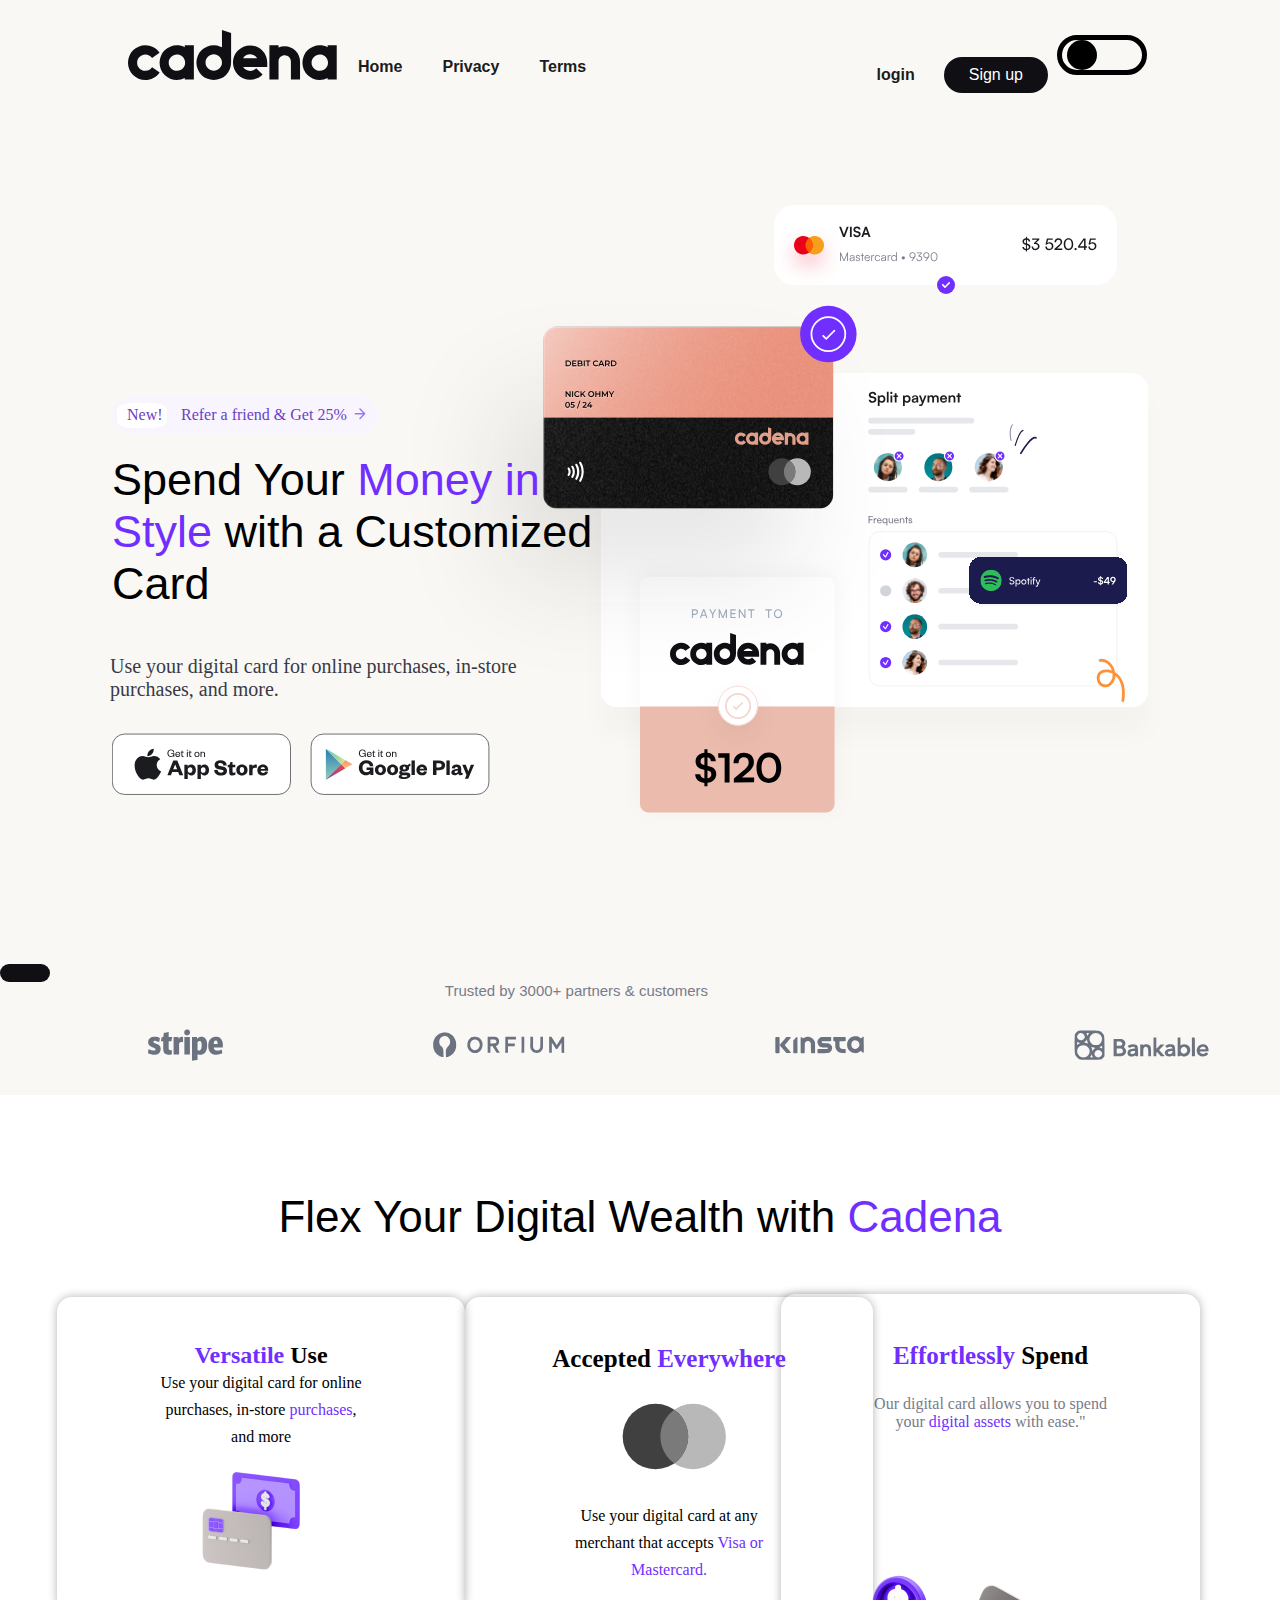
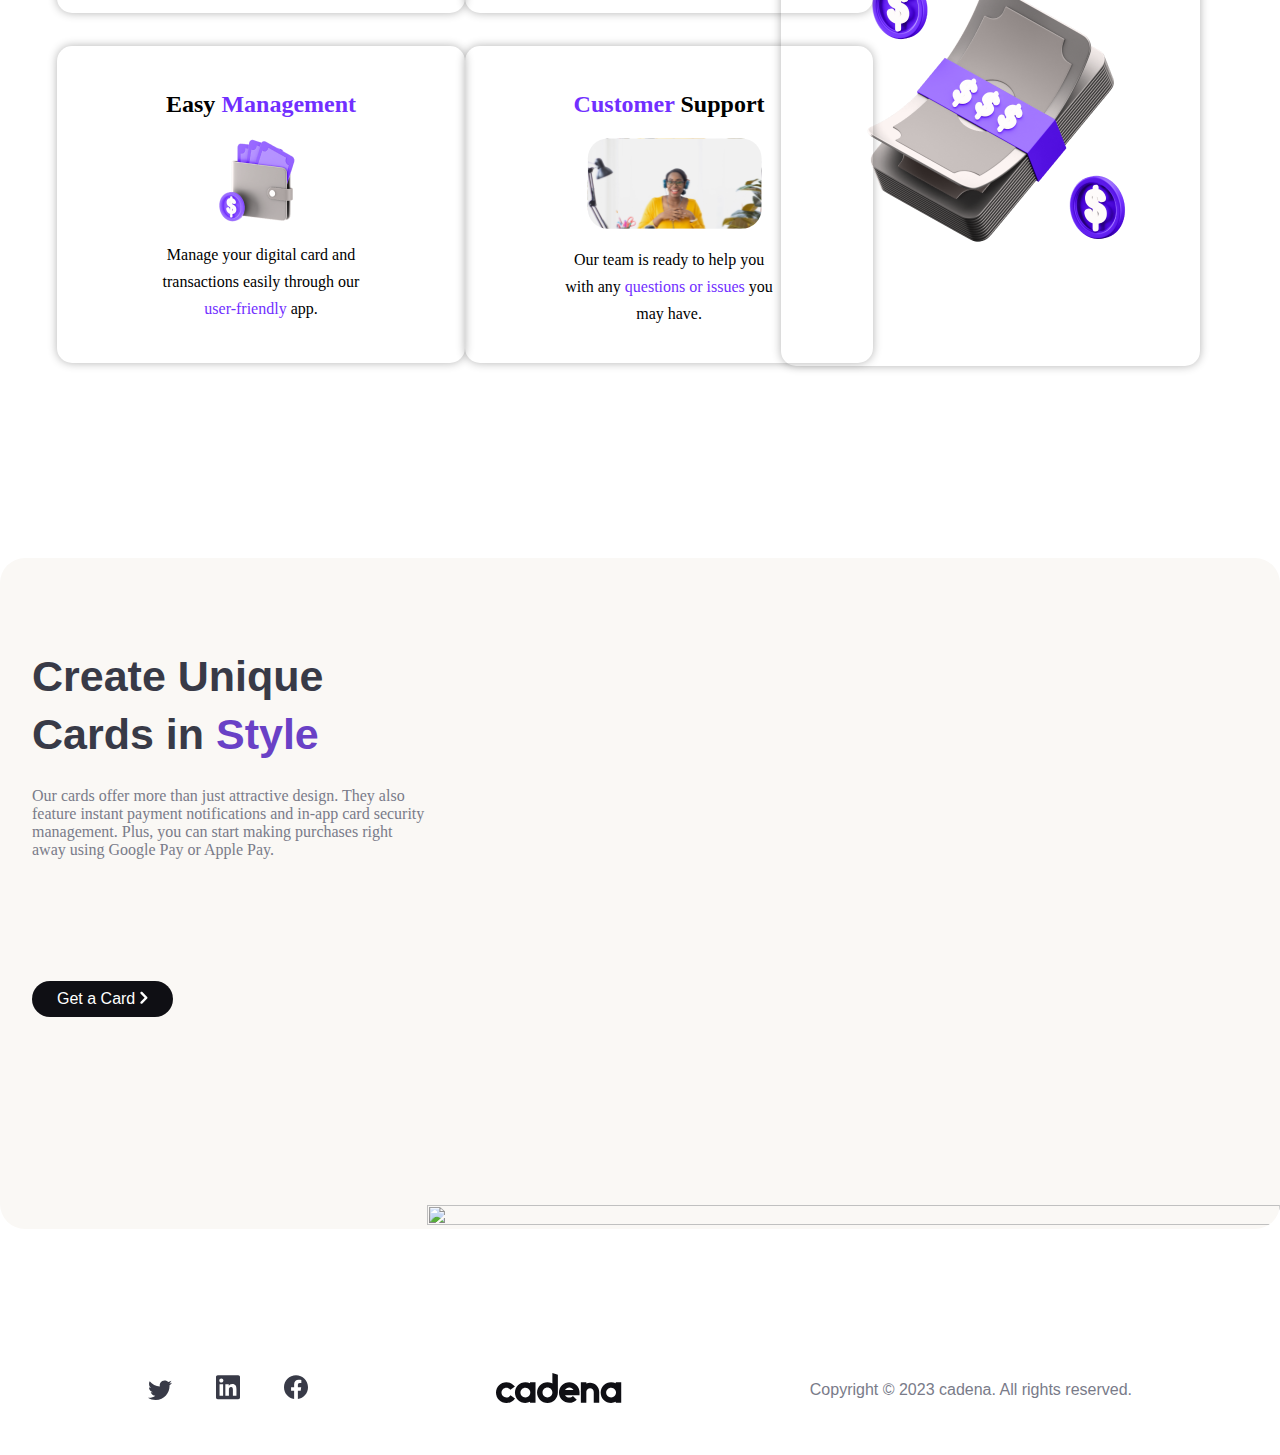
==== commit 367df239: "top bar fixa troca de lugar do dark mode" ====
--- a/html+css+js/index.html
+++ b/html+css+js/index.html
@@ -12,15 +12,13 @@
 
 <body>
 	<section class="pg-1">
-
-		</label>
-		<header class="nav-container">
+		<header>
 			<nav>
 				<ul class="nav-bar">
 					<img id="logo" src="../html+css+js/img/logo.svg" alt="" />
+					<li><a class="a-1" href="#">Terms</a></li>
+					<li><a class="a-1" href="#">Privacy</a></li>
 					<li><a class="a-1" href="#">Home</a></li>
-					<li><a class="a-1" href="#">Privacy</a></li>
-					<li><a class="a-1" href="#">Terms</a></li>
 				</ul>
 			</nav>
 			<nav>
@@ -33,6 +31,7 @@
 				</div>
 			</nav>
 		</header>
+		<section class="pg-1-1"></section>
 		<aside><img src="img/cards.svg" alt="" class="card-home"></aside>
 		<div class="page-1-container">
 
@@ -57,7 +56,8 @@
 								Money in Style </span> with a Customized Card
 						</h1>
 
-						<p class="p-text-home">Use your digital card for online purchases, in-store purchases, and more.</p>
+						<p class="p-text-home">Use your digital card for online purchases, in-store purchases, and more.
+						</p>
 
 					</div>
 					<div>
@@ -67,6 +67,7 @@
 				</div>
 			</div>
 		</div>
+		<button class="btn-dark-mode"></button>
 		<footer class="gray-text text-footer-1">
 			<nav>
 				<a>
@@ -117,7 +118,8 @@
 									<h2 class="title-pg2-med"><span class="purple-flyer">Effortlessly</span> Spend</h2>
 								</div>
 								<p class="texto-page-2 gray-text">Our digital card allows you to spend</p>
-								<p class="texto-page-2-1 gray-text">your <span class="purple-flyer">digital assets</span> with ease."
+								<p class="texto-page-2-1 gray-text">your <span class="purple-flyer">digital
+										assets</span> with ease."
 								</p>
 
 								<img src="img/dinheiro.png" alt="Money" class="dinheiro">
@@ -139,7 +141,8 @@
 					<div class="prod">
 						<h2 class="title-pg2-med">Accepted <span class="purple-flyer">Everywhere</span></h2>
 						<img src="img/Grayscale.svg" alt="" class="imagem-p2">
-						<p class="text-pg-2">Use your digital card at any merchant that accepts <span class="purple-flyer">Visa or
+						<p class="text-pg-2">Use your digital card at any merchant that accepts <span
+								class="purple-flyer">Visa or
 								Mastercard.</span></p>
 					</div>
 					<div class="prod">
@@ -151,7 +154,8 @@
 					<div class="prod">
 						<h2 class="title-pg-2-small"><span class="purple-flyer">Customer</span> Support</h2>
 						<img src="img/div.svg" alt="" class="imagem-p4">
-						<p class="text-pg-2">Our team is ready to help you with any <span class="purple-flyer">questions or
+						<p class="text-pg-2">Our team is ready to help you with any <span class="purple-flyer">questions
+								or
 								issues</span> you may have.</p>
 					</div>
 				</div>
@@ -165,16 +169,20 @@
 				<div class="text-area">
 					<h1 class="final-title gray-text-flyer final-left">Create Unique Cards in<span class="purple-text">
 							Style</span></h1>
-					<p class="final-txt gray-text final-left">Our cards offer more than just attractive design. They also feature
+					<p class="final-txt gray-text final-left">Our cards offer more than just attractive design. They
+						also feature
 						instant
 						payment
 						notifications and in-app
 						card
-						security management. Plus, you can start making purchases right away using Google Pay or Apple Pay.</p>
-
-					<button class="white-text final-left button-final">Get a Card <img src="img/seta-final.svg" alt=""></button>
-				</div>
-				<aside class="final-card"><img src="img/cards-finalpage.svg" alt="" class="final-card final-img"></aside>
+						security management. Plus, you can start making purchases right away using Google Pay or Apple
+						Pay.</p>
+
+					<button class="white-text final-left button-final">Get a Card <img src="img/seta-final.svg"
+							alt=""></button>
+				</div>
+				<aside class="final-card"><img src="img/cards-finalpage.svg" alt="" class="final-card final-img">
+				</aside>
 			</div>
 
 	</section>
--- a/html+css+js/css/style.css
+++ b/html+css+js/css/style.css
@@ -17,9 +17,9 @@
   --light-flyer: #ffffff;
   --light-txt: #ffffff;
   --light-content: #f9f5ff;
-
-  /*gray*/
-  --gray-marcas: #6b7280;
+  --light-p-home: #e7e7e7
+    /*gray*/
+    --gray-marcas: #6b7280;
   --gray-copyright: #797b89;
   --gray-text: #797b89;
   --gray-text-flyer: #383a47;
@@ -42,8 +42,8 @@
   font-family: "Satoshi", sans-serif;
   font-weight: 500;
   font-size: 16px;
-  color: var(--dark-txt);
   text-decoration: none;
+
 }
 
 header {
@@ -57,10 +57,11 @@
   display: fixed;
 }
 
-.logo {
+#logo {
   cursor: pointer;
   margin: 0;
   height: 50px;
+
 }
 
 .nav-bar {
@@ -78,6 +79,14 @@
 .nav-bar li a {
   transition: all 0.3s ease 0s;
   font-weight: bold;
+}
+
+h1.dark {
+  color: var(--light-txt);
+}
+
+.a-1 {
+  color: var(--dark-txt);
 }
 
 button {
@@ -94,7 +103,7 @@
 
 .dark-mode {
   width: 90px;
-  height: 50px;
+  height: 40px;
   border: 5px solid #000;
   border-radius: 60px;
   position: relative;
@@ -140,7 +149,7 @@
   width: 265px;
   display: flex;
   align-items: baseline;
-  color: var(--purple-text);
+
   background: var(--light-content);
   margin-top: 191px;
   margin-left: 112px;
@@ -150,31 +159,37 @@
 
 .badage-box {
 
-  align-items: center;
+  align-items: flex-start;
   color: var(--purple-text);
   border-radius: 50%;
 }
 
 .badage {
-  text-align: center;
-  border-radius: 25%;
+  margin-left: 5px;
+  border-radius: 30%;
   display: inline-block;
-  height: 20px;
-  width: 55px;
+  height: 25px;
+  width: 40px;
   background-color: var(--light-flyer);
+  padding-top: 3px;
+  padding-left: 10px;
+  padding-right: 40px;
 }
 
 .badage p {
-  height: 35px;
-  height: 20px;
-  color: var(--purple-text);
-  margin-bottom: 25px;
+  height: 30px;
+  width: 35px;
+
 }
 
 .content {
   display: inline-table;
   border-radius: 50px;
   padding: 10px;
+}
+
+.seta {
+  margin-left: 7px;
 }
 
 .card-home {
@@ -338,6 +353,7 @@
 }
 
 .prod {
+  background-color: transparent;
   display: block;
   align-items: center;
   width: 408.05px;
@@ -430,7 +446,6 @@
 .box-pg-3 {
   width: 100%;
   max-width: 1360px;
-  background-color: var(--light-bg);
   border-radius: 25px;
   overflow: hidden;
   display: grid;
@@ -467,7 +482,7 @@
 
 .final-img {
   width: 100%;
-  height: 90%;
+  height: 100%;
   object-fit: cover;
 
 }
@@ -477,10 +492,31 @@
 .pg-1.dark,
 .pg-2.dark,
 .pg-3.dark,
-li.dark,
-a.dark,
 .logo.dark {
   background-color: var(--dark-bg);
+  color: var(--light-txt);
+}
+
+.login.dark,
+body.dark,
+.pg-1.dark,
+.pg-2.dark,
+.pg-3.dark,
+.logo.dark {
+  background-color: var(--dark-bg);
+  color: var(--light-txt);
+}
+
+li.dark,
+h1.dark,
+.a-1.dark,
+.p-text-home.dark,
+.nav-bar.dark {
+  color: var(--light-txt);
+}
+
+.badage.dark {
+  background-color: var(--purple-text);
   color: var(--light-txt);
 }
 
@@ -489,9 +525,8 @@
   color: var(--gray-text-flyer);
 }
 
-.prod.dark,
-.block.dark {
-  box-shadow: 0 0 10px rgba(255, 255, 255, 0.3);
+.prod.dark {
+  background-color: var(--dark-flyer);
 }
 
 /*classes de utilidade*/
@@ -504,6 +539,9 @@
   color: var(--gray-text);
 }
 
+.dark-text {
+  color: var(--dark-txt);
+}
 
 .gray-text-flyer {
   color: var(--gray-text-flyer);
@@ -527,4 +565,8 @@
 
 .final-left {
   margin-left: 32px;
+}
+
+.light-bg {
+  background-color: var(--light-bg);
 }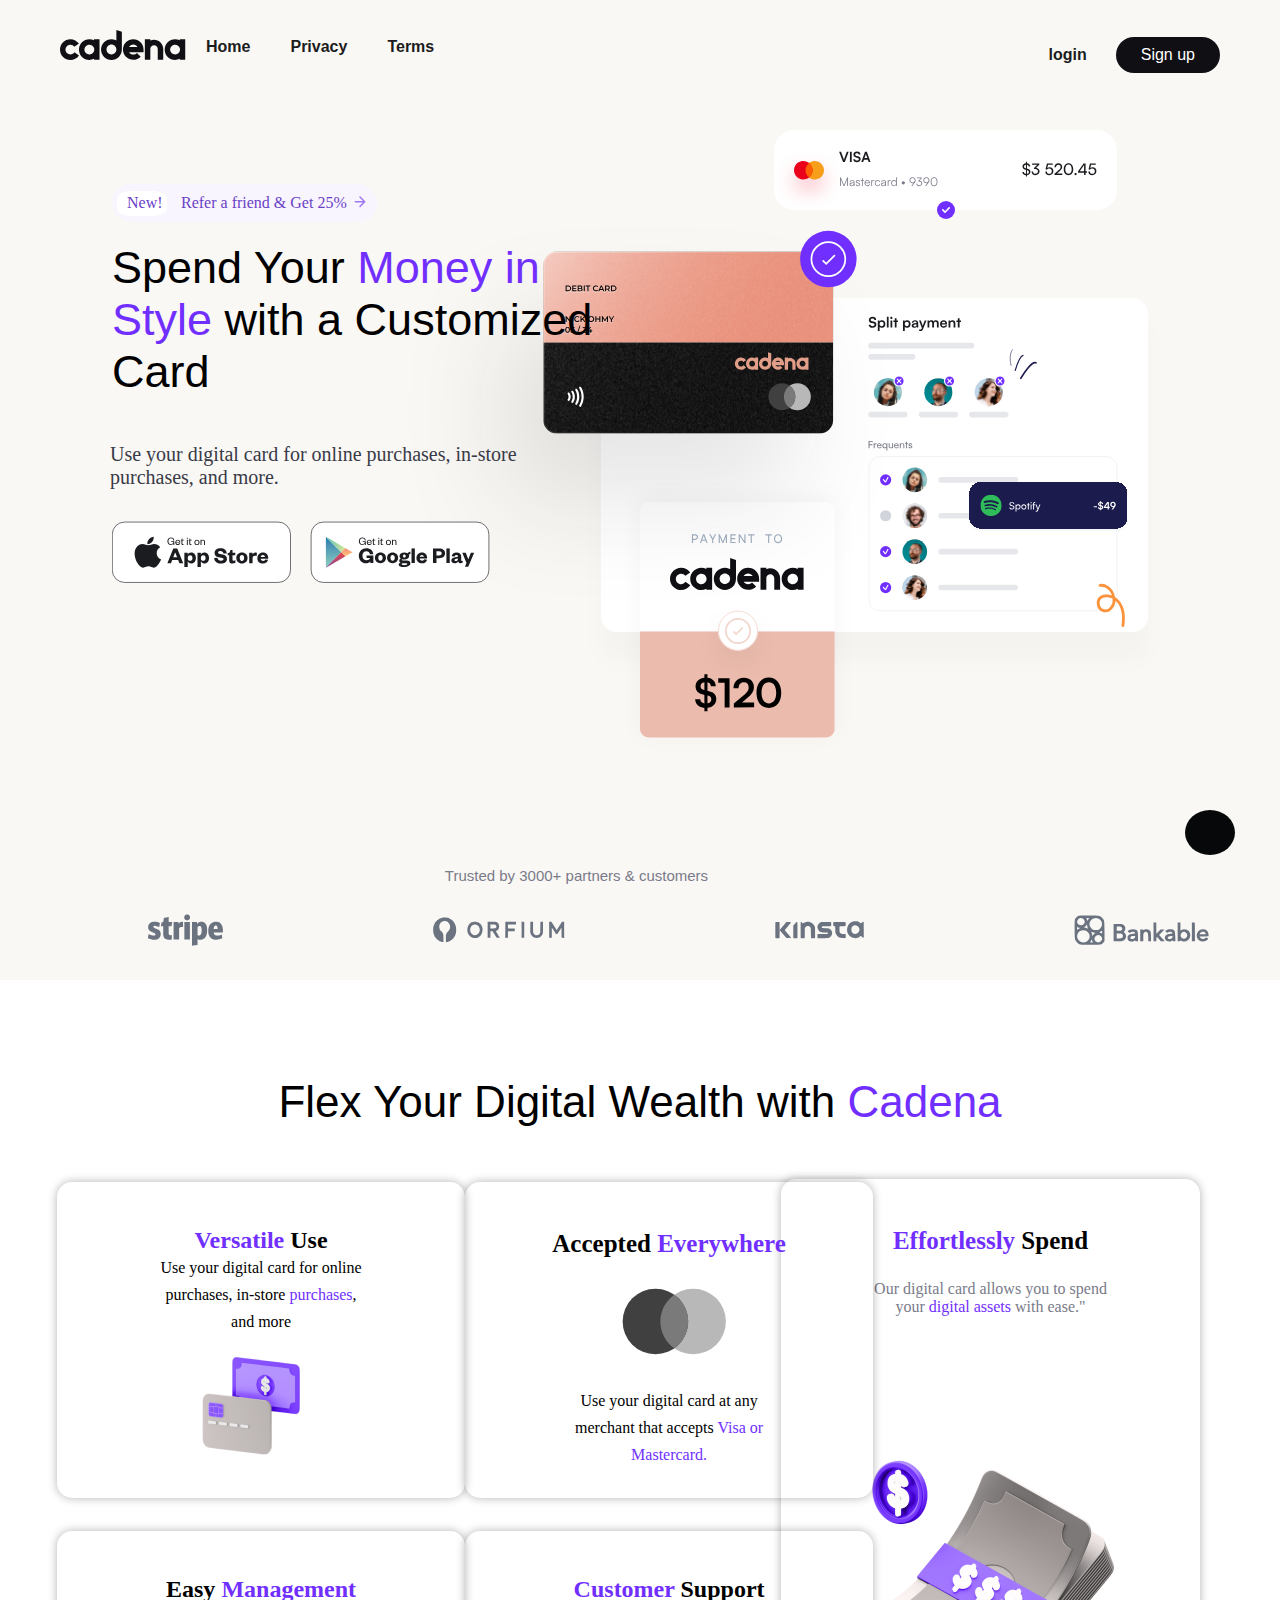
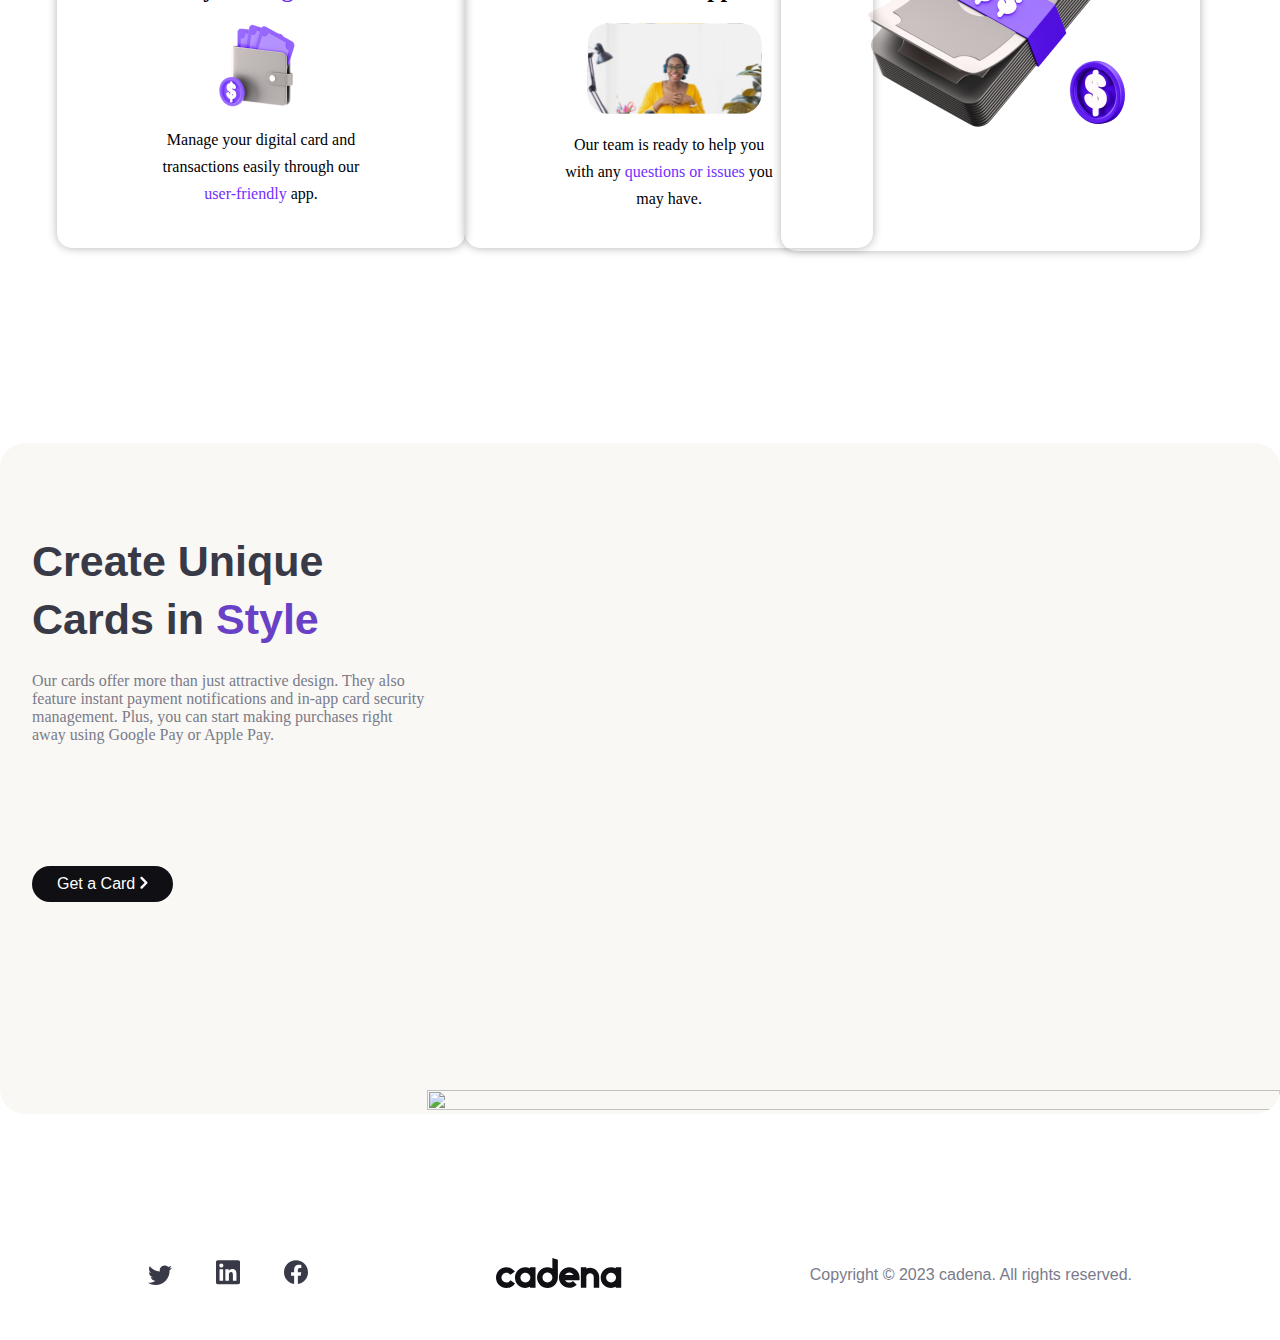
==== commit f2009baa: "termino do botao de dark mode" ====
--- a/html+css+js/index.html
+++ b/html+css+js/index.html
@@ -12,7 +12,7 @@
 
 <body>
 	<section class="pg-1">
-		<header>
+		<header class="header">
 			<nav>
 				<ul class="nav-bar">
 					<img id="logo" src="../html+css+js/img/logo.svg" alt="" />
@@ -24,9 +24,9 @@
 			<nav>
 
 				</div>
-				<div class="log-sig">
-					<a href="#"><button class="login">login</button></a>
-					<a href="#"><button class="register">Sign up</button></a>
+				<div>
+					<a href="#"><button class="login log-sig">login</button></a>
+					<a href="#"><button class="register log-sig">Sign up</button></a>
 					<div class="dark-mode"></div>
 				</div>
 			</nav>
@@ -67,8 +67,8 @@
 				</div>
 			</div>
 		</div>
-		<button class="btn-dark-mode"></button>
-		<footer class="gray-text text-footer-1">
+		<button class="btn-dark-mode"><img id="dark-mode-btn" src="img/dark-light.svg" alt=""></button>
+		<footer class=" gray-text text-footer-1">
 			<nav>
 				<a>
 					<p class="footer-p">Trusted by 3000+ partners & customers</p>
@@ -210,6 +210,7 @@
 
 	</footer>
 	<script src="js/script.js"></script>
+	<script src=""></script>
 </body>
 
 </html>--- a/html+css+js/css/style.css
+++ b/html+css+js/css/style.css
@@ -30,8 +30,15 @@
   --purple-text: #6941c6;
 }
 
+body {
+  margin: 0;
+  padding: 0;
+}
+
 .pg-1 {
   background-color: var(--light-bg);
+  width: 100%;
+  top: 0;
 }
 
 
@@ -43,35 +50,37 @@
   font-weight: 500;
   font-size: 16px;
   text-decoration: none;
-
 }
 
 header {
   display: flex;
   justify-content: space-between;
   align-items: baseline;
-  padding: 30px 10%;
-}
-
-.nav-container {
-  display: fixed;
+  top: 0;
+  position: fixed;
+  overflow: hidden;
+  background-color: var(--light-bg);
+  width: 100%;
+  padding: 9px 0;
+  padding-top: 30px;
 }
 
 #logo {
   cursor: pointer;
-  margin: 0;
-  height: 50px;
-
-}
+  margin-left: 60px;
+
+}
+
 
 .nav-bar {
   list-style: none;
   justify-content: start;
 }
 
+
 .nav-bar li {
   padding: 0px 20px;
-  margin-top: 28px;
+  margin-top: 8px;
   float: right;
   align-items: center;
 }
@@ -80,6 +89,7 @@
   transition: all 0.3s ease 0s;
   font-weight: bold;
 }
+
 
 h1.dark {
   color: var(--light-txt);
@@ -97,41 +107,23 @@
   cursor: pointer;
 }
 
-.log-sig {
-  margin-bottom: 82px;
-}
-
-.dark-mode {
-  width: 90px;
-  height: 40px;
-  border: 5px solid #000;
-  border-radius: 60px;
-  position: relative;
+
+
+.btn-dark-mode {
+  width: 45px;
+  height: 45px;
+  display: block;
+  background-color: var(--dark-bg);
+  background-image: url("../img/dark-mode.png");
+  background-repeat: no-repeat;
+  position: fixed;
+  bottom: 45px;
+  right: 45px;
+  border-radius: 50%;
+  z-index: 200;
+  transition: all 0.2s ease-out;
+  border: none;
   cursor: pointer;
-  margin: 5px 5px;
-  display: inline-block;
-  justify-items: baseline;
-}
-
-.dark-mode::before {
-  content: "";
-  position: absolute;
-  width: 30px;
-  height: 30px;
-  background: #000;
-  border-radius: 50%;
-  top: 50%;
-  left: 5px;
-  transform: translateY(-50%);
-}
-
-.dark-mode.dark {
-  border-color: #fff;
-}
-
-.dark-mode.dark::before {
-  background: #fff;
-  left: 45px;
 }
 
 .login {
@@ -143,6 +135,11 @@
 
 .register {
   color: var(--light-txt);
+  margin-right: 60px;
+}
+
+.pg-1-1 {
+  padding-top: 120px;
 }
 
 .page-1-container {
@@ -151,7 +148,7 @@
   align-items: baseline;
 
   background: var(--light-content);
-  margin-top: 191px;
+  margin-top: 64px;
   margin-left: 112px;
   border-radius: 20px;
   margin-bottom: 20px;
@@ -195,6 +192,8 @@
 .card-home {
   float: right;
   margin-right: 112px;
+  margin-top: 10px;
+  margin-bottom: 30px;
 }
 
 .text-home-container {
@@ -227,7 +226,7 @@
 .store {
   display: inline-block;
   margin-right: 15px;
-  margin-bottom: 160px;
+  margin-bottom: 280px;
 }
 
 .store:first-child {
@@ -487,22 +486,17 @@
 
 }
 
+
+
+
 .login.dark,
 body.dark,
 .pg-1.dark,
 .pg-2.dark,
 .pg-3.dark,
-.logo.dark {
-  background-color: var(--dark-bg);
-  color: var(--light-txt);
-}
-
-.login.dark,
-body.dark,
-.pg-1.dark,
-.pg-2.dark,
-.pg-3.dark,
-.logo.dark {
+.logo.dark,
+header.dark,
+.pg-1-1.dark {
   background-color: var(--dark-bg);
   color: var(--light-txt);
 }
@@ -520,7 +514,8 @@
   color: var(--light-txt);
 }
 
-button.dark {
+button.dark,
+.btn-dark-mode.dark {
   background-color: var(--light-txt);
   color: var(--gray-text-flyer);
 }
@@ -569,4 +564,8 @@
 
 .light-bg {
   background-color: var(--light-bg);
+}
+
+.change-icon {
+  background-position-x: -45px;
 }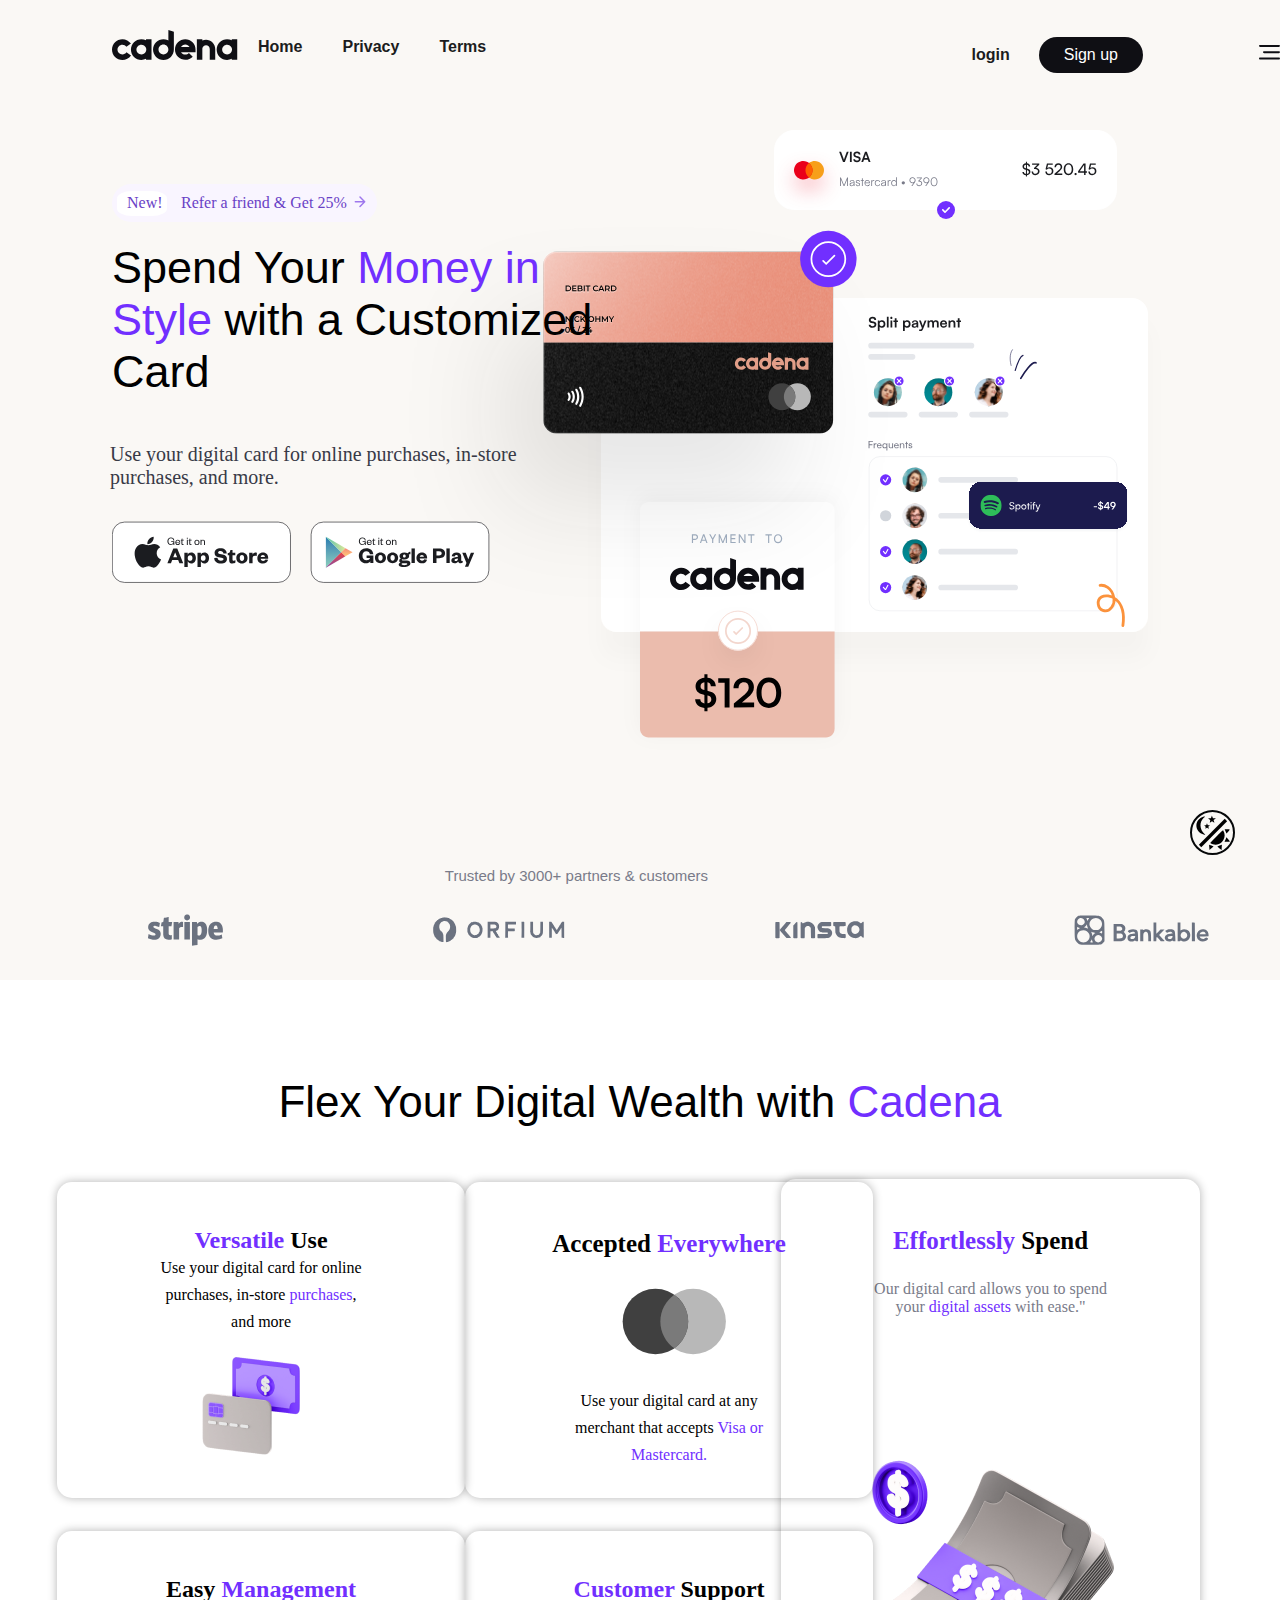
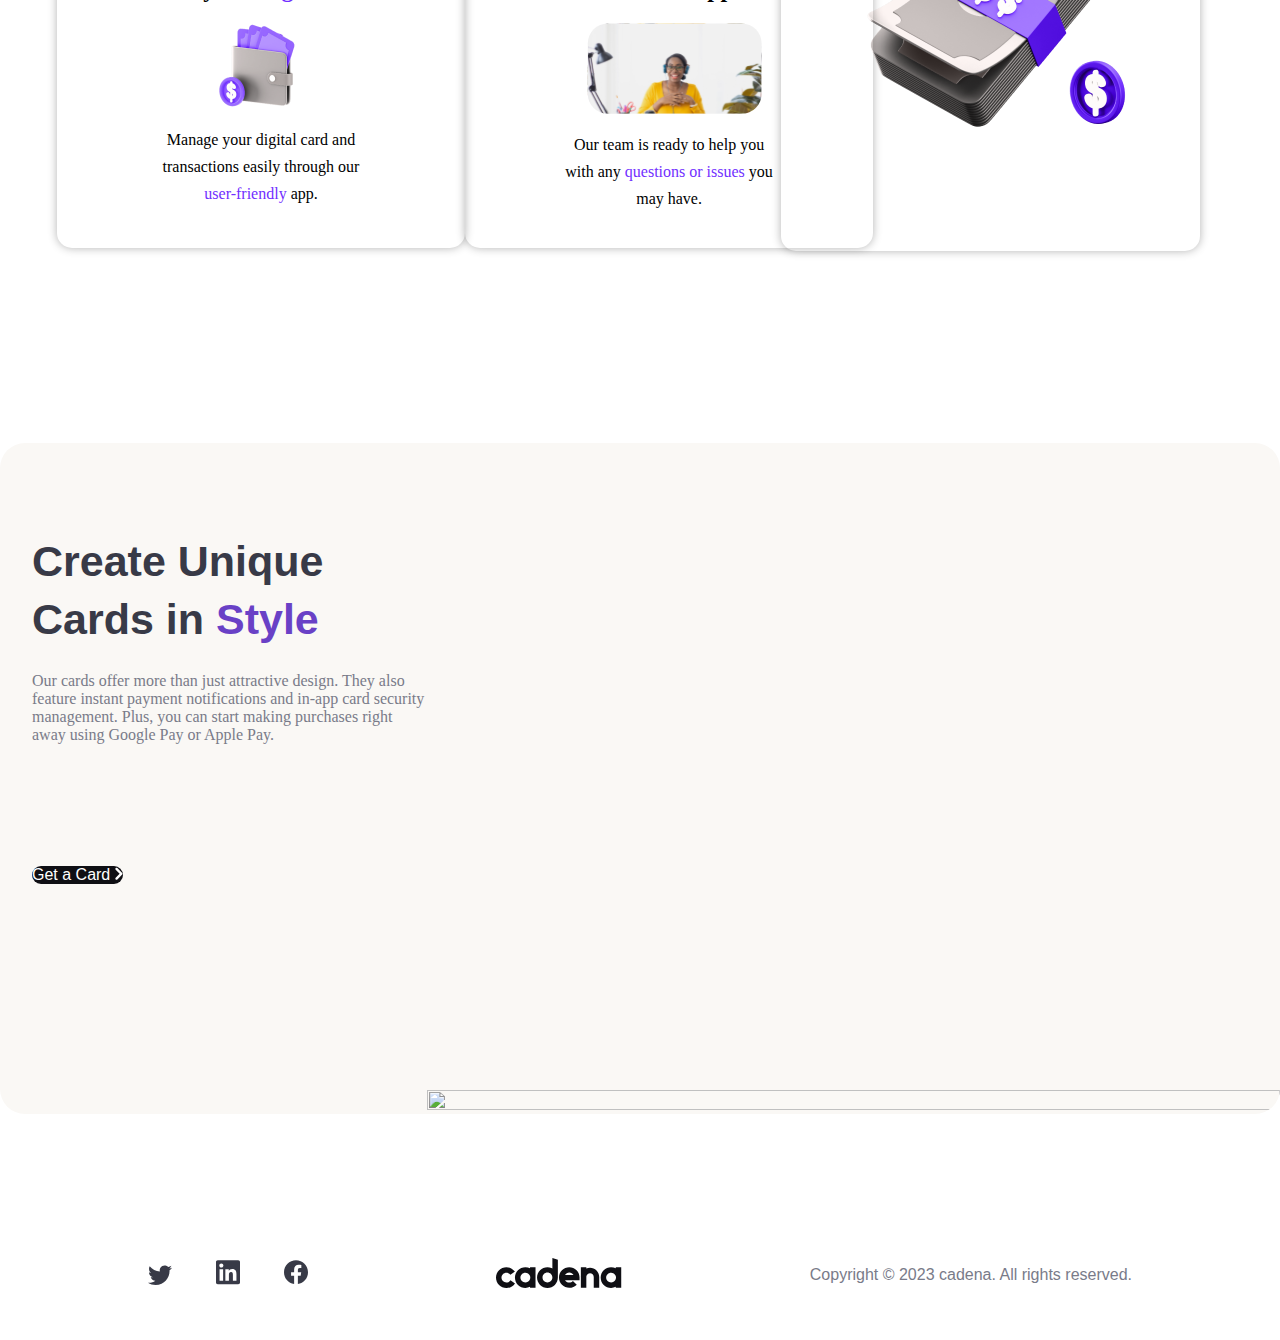
==== commit edbbc546: "arumei a top bar no dark mode" ====
--- a/html+css+js/index.html
+++ b/html+css+js/index.html
@@ -27,6 +27,7 @@
 				<div>
 					<a href="#"><button class="login log-sig">login</button></a>
 					<a href="#"><button class="register log-sig">Sign up</button></a>
+					<a href="#"><img src="img/Menu.svg" alt="" class="menu-mobile"></a>
 					<div class="dark-mode"></div>
 				</div>
 			</nav>
--- a/html+css+js/css/style.css
+++ b/html+css+js/css/style.css
@@ -67,7 +67,7 @@
 
 #logo {
   cursor: pointer;
-  margin-left: 60px;
+  margin-left: 112px;
 
 }
 
@@ -100,7 +100,7 @@
 }
 
 button {
-  padding: 9px 25px;
+
   background-color: var(--dark-button);
   border: none;
   border-radius: 50px;
@@ -113,8 +113,7 @@
   width: 45px;
   height: 45px;
   display: block;
-  background-color: var(--dark-bg);
-  background-image: url("../img/dark-mode.png");
+  align-items: center;
   background-repeat: no-repeat;
   position: fixed;
   bottom: 45px;
@@ -124,6 +123,21 @@
   transition: all 0.2s ease-out;
   border: none;
   cursor: pointer;
+  text-align: center;
+  background-color: transparent;
+  border: 2px solid var(--dark-bg);
+}
+
+.btn-dark-mode img {
+  width: 40px;
+  height: 40px;
+
+  vertical-align: middle;
+  display: inline-block;
+}
+
+.log-sig {
+  padding: 9px 25px;
 }
 
 .login {
@@ -135,7 +149,7 @@
 
 .register {
   color: var(--light-txt);
-  margin-right: 60px;
+  margin-right: 112px;
 }
 
 .pg-1-1 {
@@ -501,11 +515,13 @@
   color: var(--light-txt);
 }
 
+.a-1.dark,
+.p-text-home.dark {
+  color: var(--light-txt);
+}
+
 li.dark,
-h1.dark,
-.a-1.dark,
-.p-text-home.dark,
-.nav-bar.dark {
+h1.dark {
   color: var(--light-txt);
 }
 
@@ -514,9 +530,18 @@
   color: var(--light-txt);
 }
 
-button.dark,
+button.dark {
+  background-color: var(--light-txt);
+  color: var(--gray-text-flyer);
+}
+
 .btn-dark-mode.dark {
   background-color: var(--light-txt);
+  border: 2px solid var(--gray-text-flyer);
+}
+
+.register.dark {
+  background-color: var(--light-bg);
   color: var(--gray-text-flyer);
 }
 
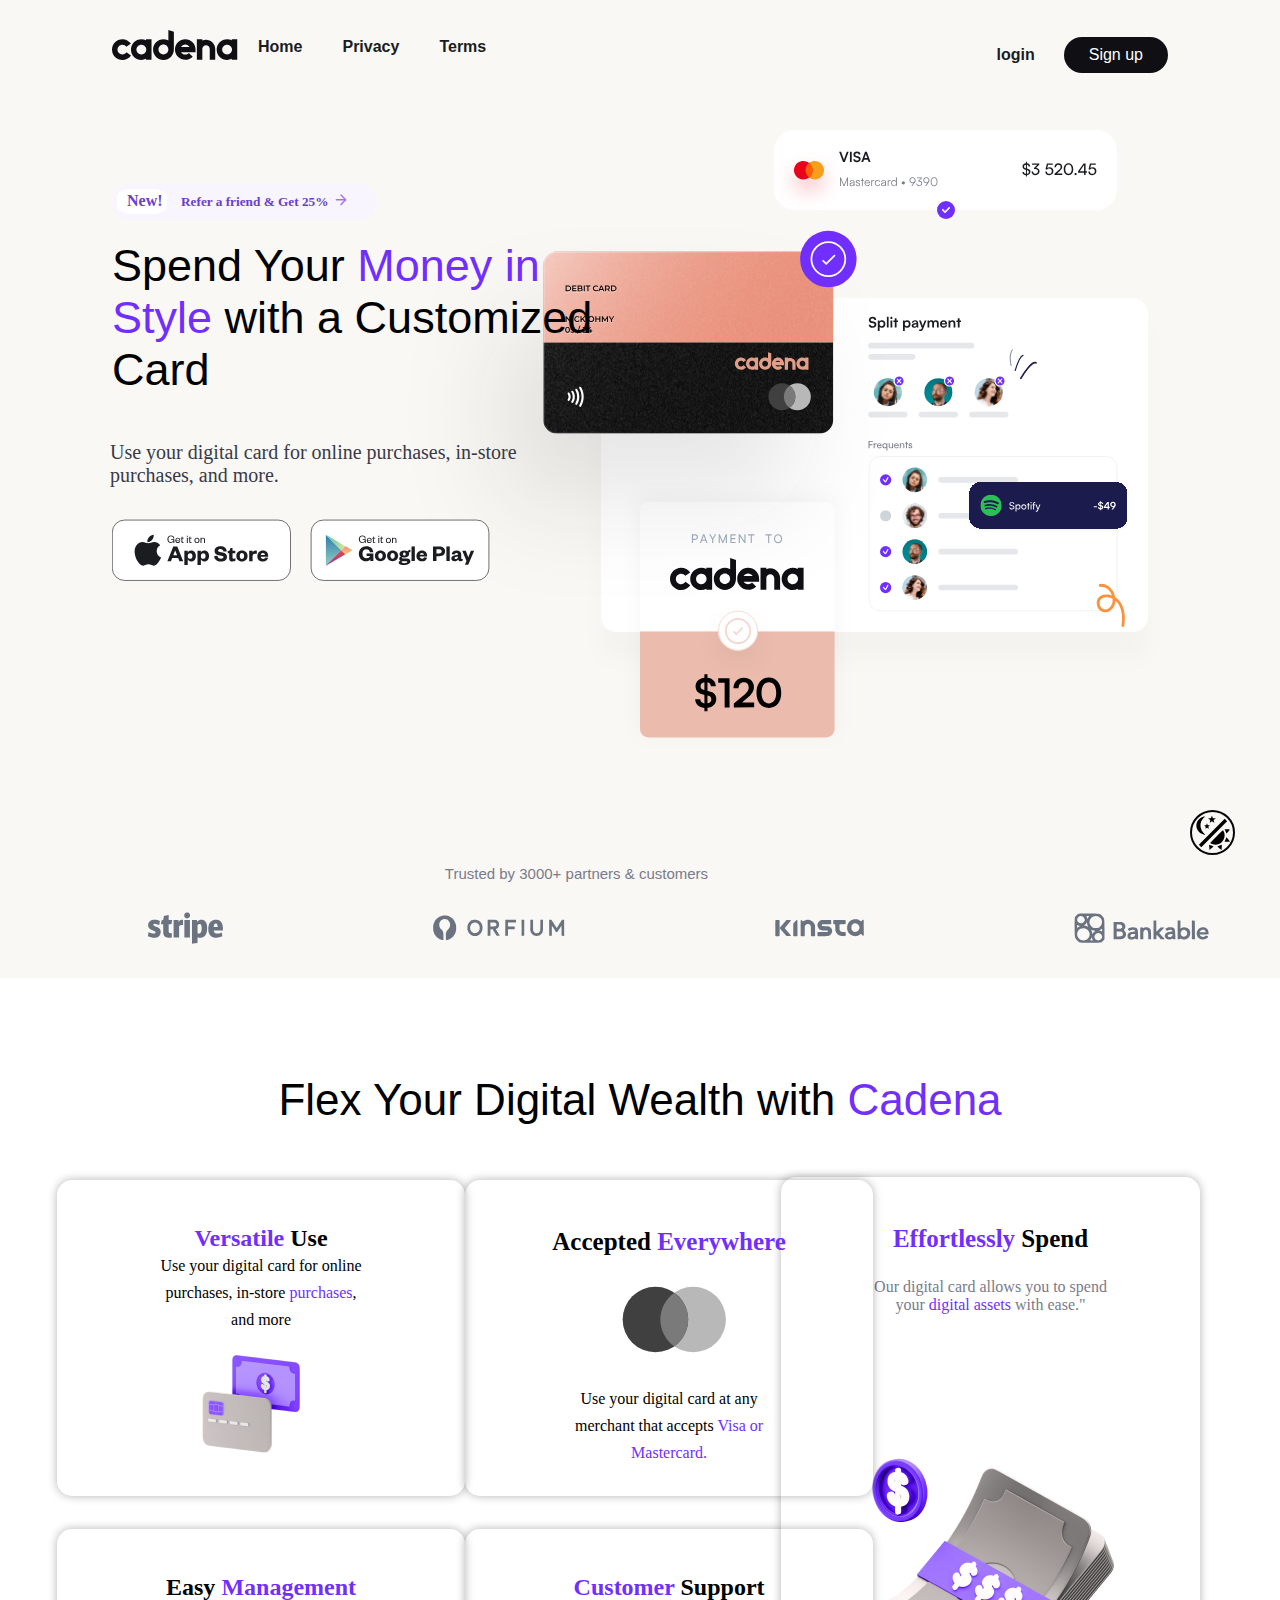
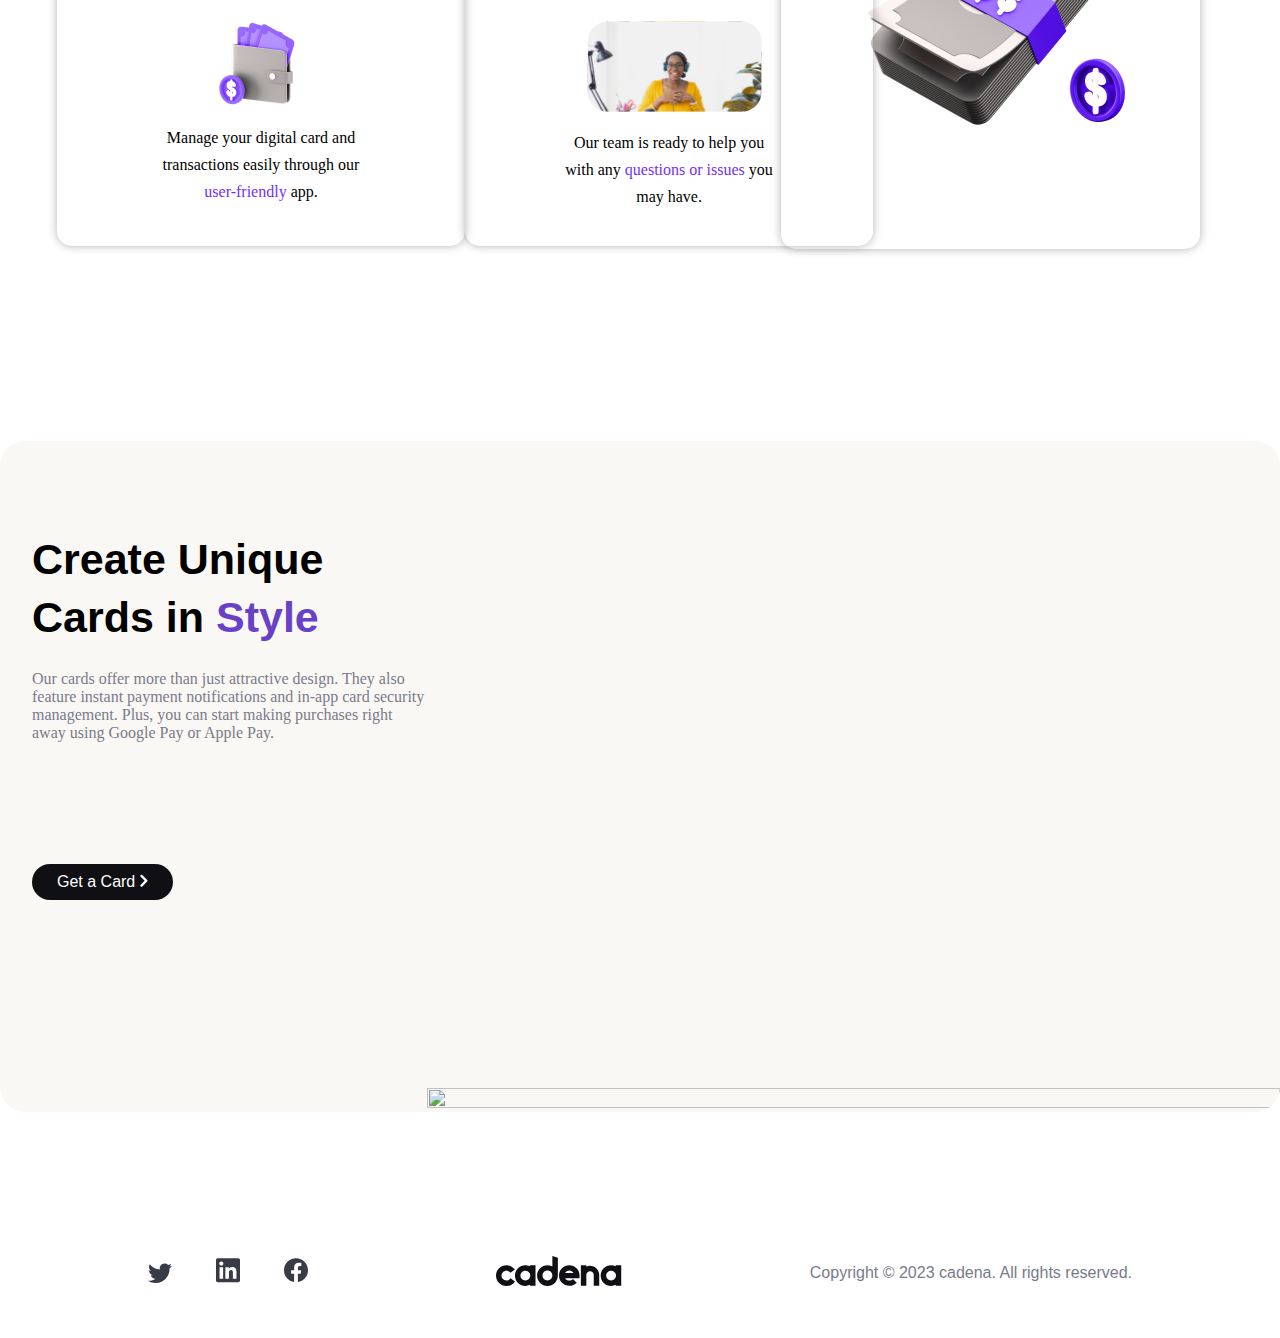
==== commit 62385c84: "termino da site sem responsividade" ====
--- a/html+css+js/index.html
+++ b/html+css+js/index.html
@@ -16,14 +16,13 @@
 			<nav>
 				<ul class="nav-bar">
 					<img id="logo" src="../html+css+js/img/logo.svg" alt="" />
-					<li><a class="a-1" href="#">Terms</a></li>
-					<li><a class="a-1" href="#">Privacy</a></li>
-					<li><a class="a-1" href="#">Home</a></li>
-				</ul>
-			</nav>
-			<nav>
-
-				</div>
+					<li><a class="Terms dark-text" href="#">Terms</a></li>
+					<li><a class="Privacy dark-text" href="#">Privacy</a></li>
+					<li><a class="Home dark-text" href="#">Home</a></li>
+				</ul>
+			</nav>
+			<nav>
+
 				<div>
 					<a href="#"><button class="login log-sig">login</button></a>
 					<a href="#"><button class="register log-sig">Sign up</button></a>
@@ -38,10 +37,10 @@
 
 			<div class="badage-box">
 				<div class="badage">
-					<p class="puple-text">New!</p>
+					<h4 class="puple-text New">New!</h4>
 				</div>
 				<div class="content">
-					<p>Refer a friend & Get 25%<img src="img/seta-icon.svg" alt="seta-icon" class="seta"></p>
+					<h5>Refer a friend & Get 25%<img src="img/seta-icon.svg" alt="seta-icon" class="seta"></h5>
 
 				</div>
 
@@ -132,27 +131,27 @@
 
 				<div class="pg-2-container-left">
 
-					<div class="prod">
+					<div class="prod pr-1">
 						<h2 class="title-pg-2-small"><span class="purple-flyer">Versatile</span> Use</h2>
 						<p class="text-pg-2">Use your digital card for online purchases, in-store
 							<span class="purple-flyer">purchases</span>, and more
 						</p>
 						<img src="img/card.png" alt="" class="imagem-p1">
 					</div>
-					<div class="prod">
+					<div class="prod pr-2">
 						<h2 class="title-pg2-med">Accepted <span class="purple-flyer">Everywhere</span></h2>
 						<img src="img/Grayscale.svg" alt="" class="imagem-p2">
 						<p class="text-pg-2">Use your digital card at any merchant that accepts <span
 								class="purple-flyer">Visa or
 								Mastercard.</span></p>
 					</div>
-					<div class="prod">
+					<div class="prod pr-3">
 						<h2 class="title-pg-2-small">Easy <span class="purple-flyer">Management</span></h2>
 						<img src="img/carteira.png" alt="" class="imagem-p3">
 						<p class="text-pg-2">Manage your digital card and transactions easily through our <span
 								class="purple-flyer">user-friendly</span> app.</p>
 					</div>
-					<div class="prod">
+					<div class="prod pr-4">
 						<h2 class="title-pg-2-small"><span class="purple-flyer">Customer</span> Support</h2>
 						<img src="img/div.svg" alt="" class="imagem-p4">
 						<p class="text-pg-2">Our team is ready to help you with any <span class="purple-flyer">questions
@@ -168,7 +167,7 @@
 		<div class="pg-3-container">
 			<div class="box-pg-3 light-bg">
 				<div class="text-area">
-					<h1 class="final-title gray-text-flyer final-left">Create Unique Cards in<span class="purple-text">
+					<h1 class="final-title final-left">Create Unique Cards in<span class="purple-text">
 							Style</span></h1>
 					<p class="final-txt gray-text final-left">Our cards offer more than just attractive design. They
 						also feature
--- a/html+css+js/css/style.css
+++ b/html+css+js/css/style.css
@@ -152,6 +152,10 @@
   margin-right: 112px;
 }
 
+.menu-mobile {
+  display: none;
+}
+
 .pg-1-1 {
   padding-top: 120px;
 }
@@ -485,6 +489,7 @@
 
 .button-final {
   margin-bottom: 124px;
+  padding: 9px 25px;
 }
 
 .final-card {
@@ -545,6 +550,15 @@
   color: var(--gray-text-flyer);
 }
 
+.register.dark:hover {
+  background-color: var(--purple-text);
+  color: var(--light-txt);
+}
+
+.login.dark:hover {
+  color: var(--purple-text);
+}
+
 .prod.dark {
   background-color: var(--dark-flyer);
 }
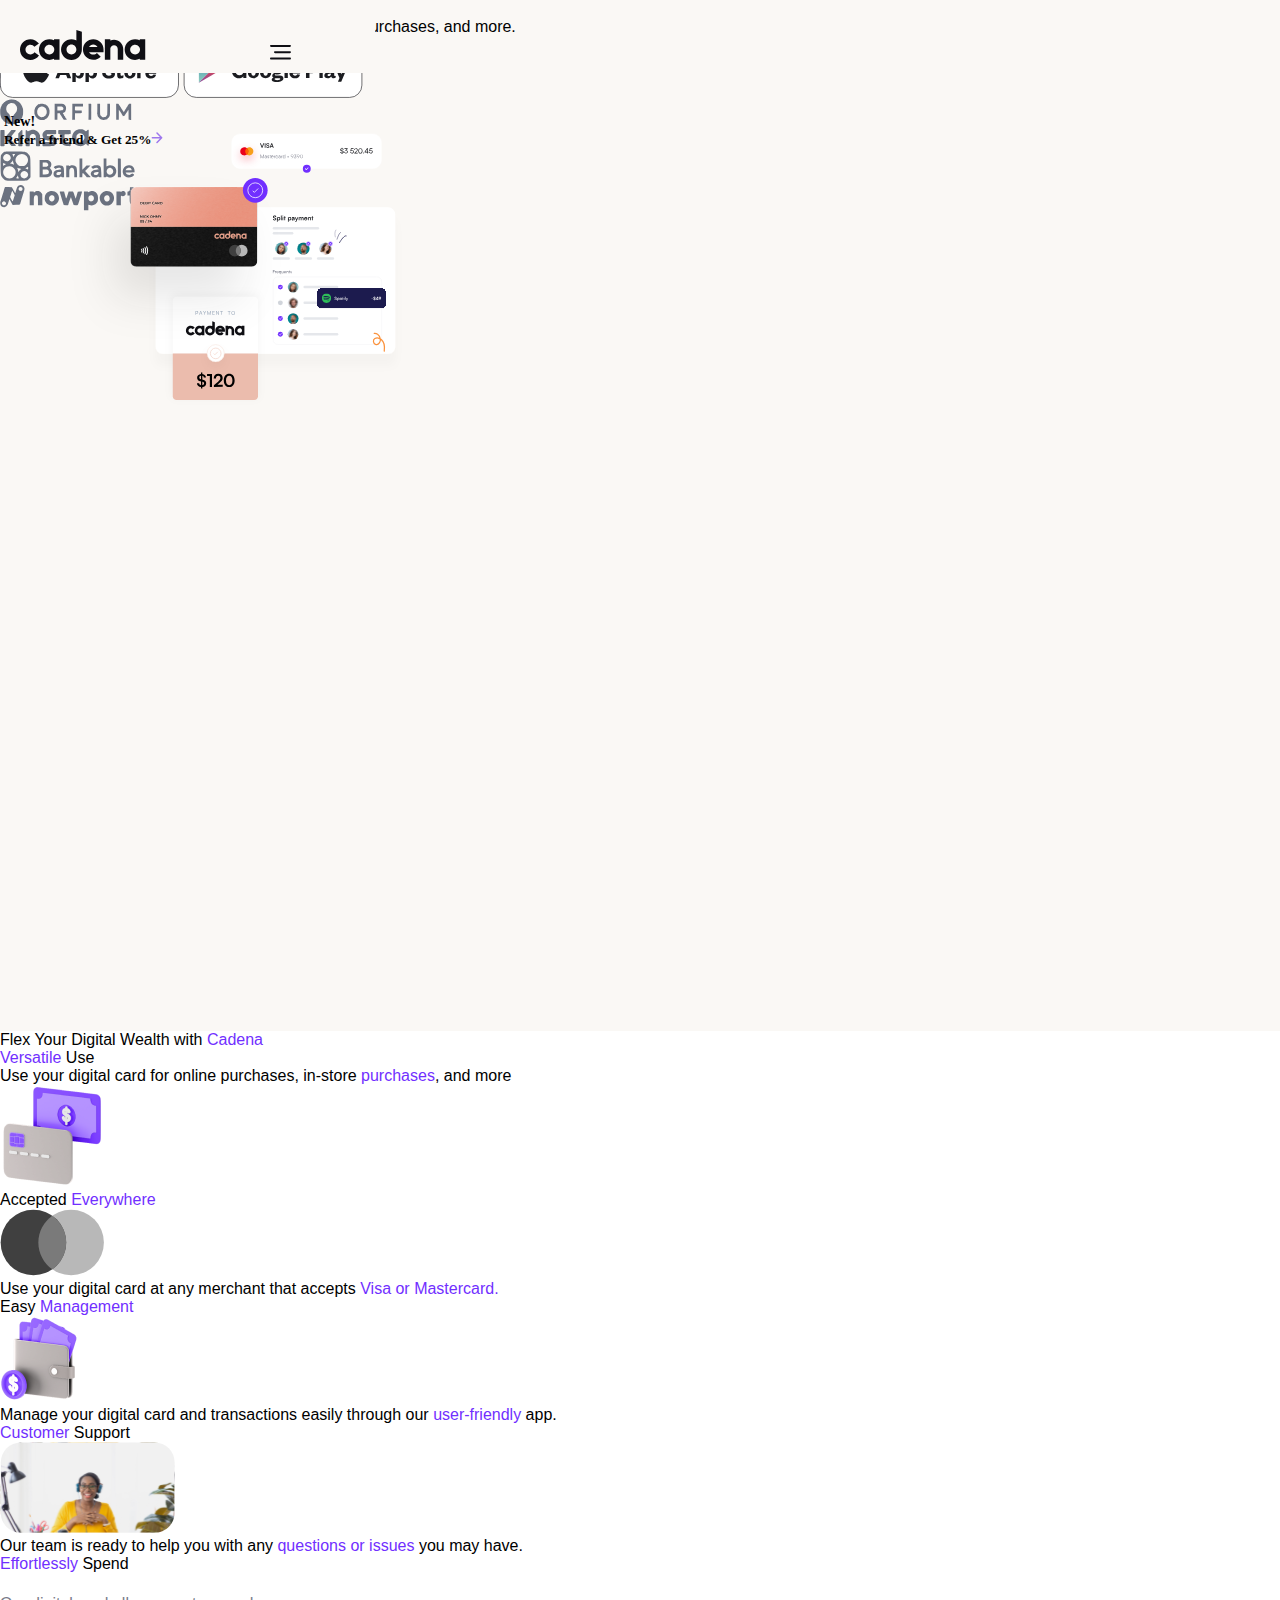
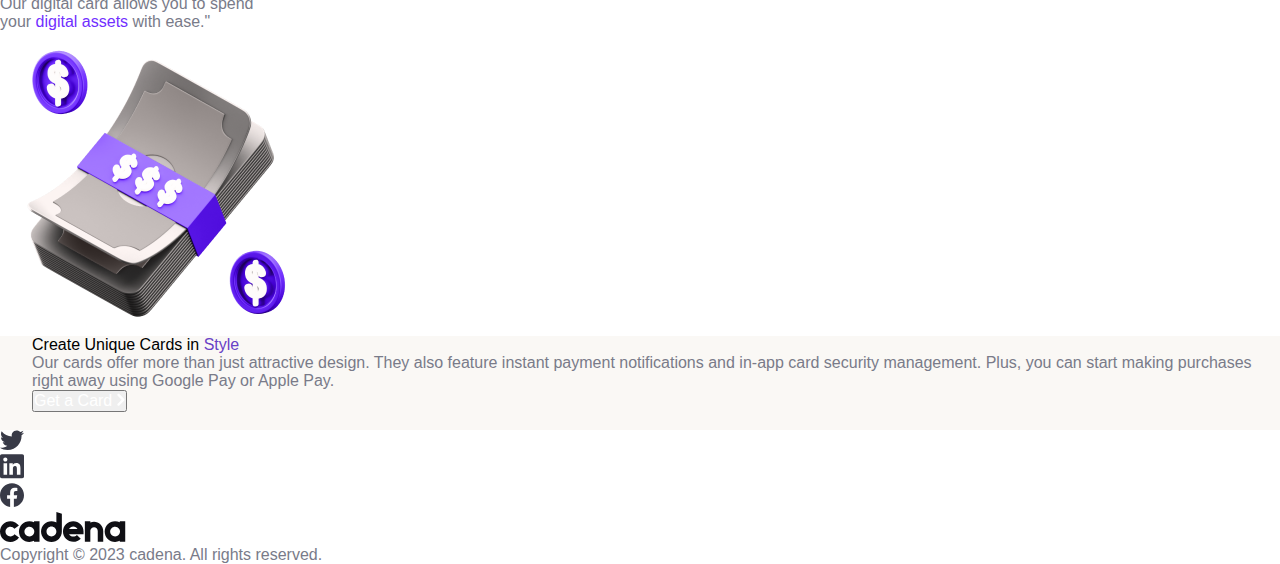
==== commit 91d0decf: "termino da site sem responsividade" ====
--- a/html+css+js/index.html
+++ b/html+css+js/index.html
@@ -19,6 +19,7 @@
 					<li><a class="Terms dark-text" href="#">Terms</a></li>
 					<li><a class="Privacy dark-text" href="#">Privacy</a></li>
 					<li><a class="Home dark-text" href="#">Home</a></li>
+					<a href="#"><img src="img/Menu.svg" alt="" class="menu-mobile"></a>
 				</ul>
 			</nav>
 			<nav>
@@ -26,13 +27,11 @@
 				<div>
 					<a href="#"><button class="login log-sig">login</button></a>
 					<a href="#"><button class="register log-sig">Sign up</button></a>
-					<a href="#"><img src="img/Menu.svg" alt="" class="menu-mobile"></a>
 					<div class="dark-mode"></div>
 				</div>
 			</nav>
 		</header>
 		<section class="pg-1-1"></section>
-		<aside><img src="img/cards.svg" alt="" class="card-home"></aside>
 		<div class="page-1-container">
 
 			<div class="badage-box">
@@ -66,6 +65,7 @@
 					</div>
 				</div>
 			</div>
+			<aside><img src="img/cards.svg" alt="" class="card-home"></aside>
 		</div>
 		<button class="btn-dark-mode"><img id="dark-mode-btn" src="img/dark-light.svg" alt=""></button>
 		<footer class=" gray-text text-footer-1">
@@ -110,6 +110,37 @@
 				<h1 class="title-home-2">Flex Your Digital Wealth with <span class="purple-flyer">Cadena</span></h1>
 			</div>
 			<div class="container-pg2">
+
+				<div class="pg-2-container-left">
+
+					<div class="prod pr-1">
+						<h2 class="title-pg-2-small"><span class="purple-flyer">Versatile</span> Use</h2>
+						<p class="text-pg-2">Use your digital card for online purchases, in-store
+							<span class="purple-flyer">purchases</span>, and more
+						</p>
+						<img src="img/card.png" alt="" class="imagem-p1">
+					</div>
+					<div class="prod pr-2">
+						<h2 class="title-pg2-med">Accepted <span class="purple-flyer">Everywhere</span></h2>
+						<img src="img/Grayscale.svg" alt="" class="imagem-p2">
+						<p class="text-pg-2">Use your digital card at any merchant that accepts <span
+								class="purple-flyer">Visa or
+								Mastercard.</span></p>
+					</div>
+					<div class="prod pr-3">
+						<h2 class="title-pg-2-small">Easy <span class="purple-flyer">Management</span></h2>
+						<img src="img/carteira.png" alt="" class="imagem-p3">
+						<p class="text-pg-2">Manage your digital card and transactions easily through our <span
+								class="purple-flyer">user-friendly</span> app.</p>
+					</div>
+					<div class="prod pr-4">
+						<h2 class="title-pg-2-small"><span class="purple-flyer">Customer</span> Support</h2>
+						<img src="img/div.svg" alt="" class="imagem-p4">
+						<p class="text-pg-2">Our team is ready to help you with any <span class="purple-flyer">questions
+								or
+								issues</span> you may have.</p>
+					</div>
+				</div>
 				<aside class="aside-page-2">
 					<div class="row">
 						<div class="col-sm-12 col-md-3 offset-md-2">
@@ -128,39 +159,10 @@
 						</div>
 					</div>
 				</aside>
-
-				<div class="pg-2-container-left">
-
-					<div class="prod pr-1">
-						<h2 class="title-pg-2-small"><span class="purple-flyer">Versatile</span> Use</h2>
-						<p class="text-pg-2">Use your digital card for online purchases, in-store
-							<span class="purple-flyer">purchases</span>, and more
-						</p>
-						<img src="img/card.png" alt="" class="imagem-p1">
-					</div>
-					<div class="prod pr-2">
-						<h2 class="title-pg2-med">Accepted <span class="purple-flyer">Everywhere</span></h2>
-						<img src="img/Grayscale.svg" alt="" class="imagem-p2">
-						<p class="text-pg-2">Use your digital card at any merchant that accepts <span
-								class="purple-flyer">Visa or
-								Mastercard.</span></p>
-					</div>
-					<div class="prod pr-3">
-						<h2 class="title-pg-2-small">Easy <span class="purple-flyer">Management</span></h2>
-						<img src="img/carteira.png" alt="" class="imagem-p3">
-						<p class="text-pg-2">Manage your digital card and transactions easily through our <span
-								class="purple-flyer">user-friendly</span> app.</p>
-					</div>
-					<div class="prod pr-4">
-						<h2 class="title-pg-2-small"><span class="purple-flyer">Customer</span> Support</h2>
-						<img src="img/div.svg" alt="" class="imagem-p4">
-						<p class="text-pg-2">Our team is ready to help you with any <span class="purple-flyer">questions
-								or
-								issues</span> you may have.</p>
-					</div>
-				</div>
-			</div>
+			</div>
+
 		</div>
+
 	</section>
 	<section class="pg-3">
 
--- a/html+css+js/css/style.css
+++ b/html+css+js/css/style.css
@@ -30,6 +30,7 @@
   --purple-text: #6941c6;
 }
 
+
 body {
   margin: 0;
   padding: 0;
@@ -37,496 +38,642 @@
 
 .pg-1 {
   background-color: var(--light-bg);
-  width: 100%;
-  top: 0;
+  width: 1440px;
+  height: 1031px;
+  padding: 0;
 }
 
 
 li,
 a,
 button,
-h1 {
+h1,
+h2 {
   font-family: "Satoshi", sans-serif;
   font-weight: 500;
   font-size: 16px;
   text-decoration: none;
 }
 
-header {
-  display: flex;
-  justify-content: space-between;
-  align-items: baseline;
-  top: 0;
-  position: fixed;
-  overflow: hidden;
-  background-color: var(--light-bg);
-  width: 100%;
-  padding: 9px 0;
-  padding-top: 30px;
-}
-
-#logo {
-  cursor: pointer;
-  margin-left: 112px;
-
-}
-
-
-.nav-bar {
-  list-style: none;
-  justify-content: start;
-}
-
-
-.nav-bar li {
-  padding: 0px 20px;
-  margin-top: 8px;
-  float: right;
-  align-items: center;
-}
-
-.nav-bar li a {
-  transition: all 0.3s ease 0s;
-  font-weight: bold;
-}
-
-
-h1.dark {
-  color: var(--light-txt);
-}
-
-.a-1 {
-  color: var(--dark-txt);
-}
-
-button {
-
-  background-color: var(--dark-button);
-  border: none;
-  border-radius: 50px;
-  cursor: pointer;
-}
-
-
-
-.btn-dark-mode {
-  width: 45px;
-  height: 45px;
-  display: block;
-  align-items: center;
-  background-repeat: no-repeat;
-  position: fixed;
-  bottom: 45px;
-  right: 45px;
-  border-radius: 50%;
-  z-index: 200;
-  transition: all 0.2s ease-out;
-  border: none;
-  cursor: pointer;
-  text-align: center;
-  background-color: transparent;
-  border: 2px solid var(--dark-bg);
-}
-
-.btn-dark-mode img {
-  width: 40px;
-  height: 40px;
-
-  vertical-align: middle;
-  display: inline-block;
-}
-
-.log-sig {
-  padding: 9px 25px;
-}
-
-.login {
-  border: none;
-  background-color: transparent;
-  color: var(--dark-txt);
-  font-weight: bold;
-}
-
-.register {
-  color: var(--light-txt);
-  margin-right: 112px;
-}
-
-.menu-mobile {
-  display: none;
-}
-
-.pg-1-1 {
-  padding-top: 120px;
-}
-
-.page-1-container {
-  width: 265px;
-  display: flex;
-  align-items: baseline;
-
-  background: var(--light-content);
-  margin-top: 64px;
-  margin-left: 112px;
-  border-radius: 20px;
-  margin-bottom: 20px;
-}
-
-.badage-box {
-
-  align-items: flex-start;
-  color: var(--purple-text);
-  border-radius: 50%;
-}
-
-.badage {
-  margin-left: 5px;
-  border-radius: 30%;
-  display: inline-block;
-  height: 25px;
-  width: 40px;
-  background-color: var(--light-flyer);
-  padding-top: 3px;
-  padding-left: 10px;
-  padding-right: 40px;
-}
-
-.badage p {
-  height: 30px;
-  width: 35px;
-
-}
-
-.content {
-  display: inline-table;
-  border-radius: 50px;
-  padding: 10px;
-}
-
-.seta {
-  margin-left: 7px;
-}
-
-.card-home {
-  float: right;
-  margin-right: 112px;
-  margin-top: 10px;
-  margin-bottom: 30px;
-}
-
-.text-home-container {
-  display: flex;
-  align-items: center;
-  justify-content: start;
-  margin-right: 2px;
-}
-
-.text-home {
-  font-size: 45px;
-  width: 489px;
-  height: 177px;
-  display: table;
-  margin-bottom: 24px;
-}
-
-.text-home:first-child {
-  margin-left: 112px;
-}
-
-.p-text-home {
-  margin-top: 24px;
-  margin-bottom: 32px;
-  margin-left: 110px;
-  color: var(--gray-text-flyer);
-  font-size: 20px;
-}
-
-.store {
-  display: inline-block;
-  margin-right: 15px;
-  margin-bottom: 280px;
-}
-
-.store:first-child {
-  margin-left: 112px;
-}
-
-.footer-nav-container {
-  display: flex;
-  justify-content: space-between;
-  padding: 30px 10%;
-  align-items: center;
-  margin-bottom: 57px;
-}
-
-footer {
-  display: flex;
-  justify-content: space-between;
-  padding: 0 10%;
-}
-
-.footer-p {
-  font-size: 15px;
-}
-
-.footer-bar-1 {
-  list-style: none;
-  justify-content: center;
-  margin-right: 170px;
-}
-
-.footer-bar-1 li {
-  display: inline-block;
-  padding: 0px 20px;
-}
-
-.text-footer-1 {
-  display: flex;
-  justify-content: center;
-  align-items: center;
-  font-family: "Satoshi" sans-serif;
-  padding-left: 0.9px;
-  size: 15px;
-  color: var(--gray-text);
-}
-
-.pg-2 {
-  background-color: var(--light-flyer);
-  padding-bottom: 96px;
-}
-
-.second-home-container {
-  display: flex;
-  flex-direction: column;
-  justify-content: center;
-  align-items: center;
-  grid-row-gap: 52px;
-}
-
-.title-home-2 {
-  margin-top: 40px;
-  font-size: 44px;
-}
-
-.container-pg2 {
-  display: grid;
-  grid-template-columns: 1fr 1fr 1fr;
-
-}
-
-.aside-page-2 {
-  display: flex;
-  justify-content: center;
-
-  box-shadow: rgba(68, 55, 0, 0.01);
-  grid-column: 3;
-}
-
-.block {
-  border: 5px solid transparent;
-  box-shadow: 0 0 10px rgba(0, 0, 0, 0.3);
-  border-radius: 15px;
-  margin-right: 80px;
-  padding-bottom: 60px;
-}
-
-.title-page-2 {
-  size: 25px;
-  margin-right: 107px;
-  margin-top: 40px;
-  margin-left: 100px;
-  line-height: 58.05px;
-}
-
-.texto-page-2 {
-  size: 16px;
-  text-align: center;
-}
-
-.texto-page-2-1 {
-  size: 16px;
-  text-align: center;
-  margin-bottom: 85px;
-
-}
-
-.dinheiro {
-  margin-right: 54px;
-  margin-left: 54px;
-  margin-top: 40px;
-  padding-bottom: 40px;
-}
-
-.pg-2-container-left {
-  display: grid;
-  grid-template-rows: 1fr 1fr;
-  grid-template-columns: 1fr 1fr;
-  grid-column: span 2;
-  grid-row: 1;
-  justify-items: center;
-  align-items: center;
-  grid-row-gap: 28px;
-  margin: 0 57px;
-}
-
-.prod {
-  background-color: transparent;
-  display: block;
-  align-items: center;
-  width: 408.05px;
-  height: 316.3px;
-  border: 5px solid transparent;
-  box-shadow: 0 0 10px rgba(0, 0, 0, 0.3);
-  border-radius: 15px;
-}
-
-.title-pg-2-small {
-  text-align: center;
-  font-size: 24px;
-  margin-top: 40px;
-}
-
-.title-pg2-med {
-  text-align: center;
-  margin-top: 40px;
-  font-size: 25px;
-  line-height: 33.52px;
-}
-
-.text-pg-2 {
-  text-align: center;
-  font-size: 16px;
-  line-height: 27px;
-  margin-left: 90px;
-  margin-right: 90px;
-}
-
-.imagem-p1 {
-  margin-top: 20px;
-  margin-left: 137px;
-  margin-right: 137px;
-  margin-bottom: 7px;
-}
-
-.imagem-p2 {
-  margin-top: 28px;
-  margin-bottom: 28px;
-  margin-right: 152px;
-  margin-left: 152px;
-}
-
-
-.imagem-p3 {
-  margin-left: 156px;
-  margin-right: 148px;
-  margin-bottom: 13px;
-  margin-top: 20px;
-}
-
-.imagem-p4 {
-
-  margin-left: 117px;
-  margin-bottom: 13px;
-  margin-top: 20px;
-}
-
-.nav2-container {
-  display: flex;
-  justify-content: space-between;
-  align-items: center;
-  margin-bottom: 48px;
-  margin-top: 48px;
-}
-
-.footer-bar {
-  list-style: none;
-  justify-content: center;
-}
-
-.footer-bar li {
-  display: inline-block;
-  padding: 0px 20px;
-}
-
-.pg-3 {
-  background-color: var(--light-flyer);
-  padding-top: 96px;
-  padding-bottom: 96px;
-}
-
-
-.pg-3-container {
-  display: flex;
-  justify-content: center;
-}
-
-.box-pg-3 {
-  width: 100%;
-  max-width: 1360px;
-  border-radius: 25px;
-  overflow: hidden;
-  display: grid;
-  grid-template-columns: 1fr 2fr;
-  height: 671px;
-}
-
-
-.final-title {
-  margin-left: 32px;
-  margin-top: 89px;
-  margin-bottom: 24px;
-  font-style: normal;
-  font-weight: 700;
-  font-size: 43px;
-  line-height: 58px;
-  display: inline-block;
-}
-
-.final-txt {
-  margin-bottom: 122px;
-  margin-left: 32px;
-}
-
-.button-final {
-  margin-bottom: 124px;
-  padding: 9px 25px;
-}
-
-.final-card {
-  width: 100%;
-  margin-top: 50px;
-  align-self: flex-end;
-}
-
-.final-img {
-  width: 100%;
-  height: 100%;
-  object-fit: cover;
-
-}
-
-
-
+p {
+  font-family: "Satoshi", sans-serif;
+}
+
+
+@media screen and (min-width: 320px) {
+  header {
+    width: 375px;
+    justify-content: space-between;
+    align-items: baseline;
+    top: 0;
+    position: absolute;
+    overflow: hidden;
+    background-color: var(--light-bg);
+    padding: 9px 0;
+    padding-top: 30px;
+    z-index: 100;
+  }
+
+  .header {
+    position: fixed;
+    top: 0;
+    left: 0;
+    margin-bottom: 64px;
+  }
+
+  #logo {
+    cursor: pointer;
+    margin-left: 20px;
+
+  }
+
+  .nav-bar li,
+  .login,
+  .register {
+    display: none;
+  }
+
+  .menu-mobile {
+    display: inline-block;
+    margin-left: 120px;
+  }
+
+  .badage-box {
+    top: 108px;
+    position: absolute;
+    flex-direction: row;
+    align-items: center;
+    padding: 4px 10px 4px 4px;
+    display: inline-block;
+
+    width: 265px;
+    height: 32px;
+
+    flex: none;
+    order: 0;
+    flex-grow: 0;
+  }
+
+
+
+  .card-home {
+    float: right;
+    margin-right: 112px;
+    width: 335px;
+    height: 336.53px;
+  }
+
+  .btn-dark-mode {
+    width: 45px;
+    height: 45px;
+    display: block;
+    align-items: center;
+    background-repeat: no-repeat;
+    position: flex;
+  }
+
+  .btn-dark-mode img {
+    width: 40px;
+    height: 40px;
+  }
+
+  .new {
+    width: 55px;
+    height: 24px;
+    border-radius: 16px;
+  }
+
+  .badage {
+    display: inline-block;
+    font-size: 14px;
+    line-height: 20px;
+  }
+
+  .text-home-container {
+
+    position: absolute;
+  }
+}
+
+@media screen and (min-width: 1440px) {
+  header {
+    display: flex;
+    justify-content: space-between;
+    align-items: baseline;
+    top: 0;
+    position: fixed;
+    overflow: hidden;
+    background-color: var(--light-bg);
+    width: 100%;
+    padding: 9px 0;
+    padding-top: 30px;
+    z-index: 100;
+  }
+
+  #logo {
+    cursor: pointer;
+    margin-left: 112px;
+
+  }
+
+  .nav-bar {
+    list-style: none;
+    justify-content: start;
+  }
+
+
+  .nav-bar li {
+    display: inline;
+    padding: 0px 20px;
+    margin-top: 8px;
+    float: right;
+    align-items: center;
+  }
+
+  .nav-bar li a {
+    transition: all 0.3s ease 0s;
+    font-weight: bold;
+  }
+
+
+  h1.dark {
+    color: var(--light-txt);
+  }
+
+  .a-1 {
+    color: var(--dark-txt);
+  }
+
+  button {
+
+    background-color: var(--dark-button);
+    border: none;
+    border-radius: 50px;
+    cursor: pointer;
+  }
+
+
+
+  .btn-dark-mode {
+    width: 45px;
+    height: 45px;
+    display: block;
+    align-items: center;
+    background-repeat: no-repeat;
+    position: fixed;
+    bottom: 45px;
+    right: 45px;
+    border-radius: 50%;
+    z-index: 200;
+    transition: all 0.2s ease-out;
+    border: none;
+    cursor: pointer;
+    text-align: center;
+    background-color: transparent;
+    border: 2px solid var(--dark-bg);
+  }
+
+  .btn-dark-mode img {
+    width: 40px;
+    height: 40px;
+
+    vertical-align: middle;
+    display: inline-block;
+  }
+
+  .btn-dark-mode:hover {
+    transform: scale(1.1);
+  }
+
+  .log-sig {
+    padding: 9px 25px;
+  }
+
+  .login {
+    display: inline-block;
+    border: none;
+    background-color: transparent;
+    color: var(--dark-txt);
+    font-weight: bold;
+  }
+
+  .register {
+    display: inline-block;
+    color: var(--light-txt);
+    margin-right: 112px;
+  }
+
+  .register:hover,
+  .button-final:hover {
+    background-color: var(--purple-text);
+    color: var(--light-txt);
+  }
+
+  .login:hover,
+  .Home:hover,
+  .Terms:hover,
+  .Privacy:hover {
+    color: var(--purple-text);
+  }
+
+  .login:hover {
+    color: var(--purple-text);
+  }
+
+  .menu-mobile {
+    display: none;
+  }
+
+  .pg-1-1 {
+    padding-top: 120px;
+  }
+
+  .page-1-container {
+    width: 265px;
+    display: flex;
+    align-items: baseline;
+
+    background: var(--light-content);
+    margin-top: 64px;
+    margin-left: 112px;
+    border-radius: 20px;
+    margin-bottom: 20px;
+  }
+
+  .badage-box {
+    width: 265px;
+    height: 32px;
+    align-items: flex-start;
+    color: var(--purple-text);
+    border-radius: 50%;
+  }
+
+  .badage {
+    margin-left: 5px;
+    border-radius: 30%;
+    display: inline-block;
+    height: 25px;
+    width: 40px;
+    background-color: var(--light-flyer);
+    padding-top: 3px;
+    padding-left: 10px;
+    padding-right: 40px;
+    padding-top: 10px;
+  }
+
+  .new {
+    font-weight: 500;
+    font-size: 14px;
+    line-height: 20px;
+  }
+
+  .badage p {
+    font-weight: 500;
+    font-size: 14px;
+    line-height: 20px;
+  }
+
+  .content {
+    display: inline-table;
+    border-radius: 50px;
+    padding: 10px;
+  }
+
+  .seta {
+    margin-left: 7px;
+  }
+
+  .card-home {
+    float: right;
+    margin-left: 152px;
+    margin-top: 10px;
+    margin-bottom: 30px;
+    width: 604.75px;
+    height: 607.5px;
+    z-index: 1;
+    position: absolute;
+    top: 60px;
+  }
+
+  .text-home-container {
+    display: flex;
+    align-items: center;
+    justify-content: start;
+    margin-right: 2px;
+  }
+
+  .text-home {
+    font-size: 45px;
+    width: 489px;
+    height: 177px;
+    display: table;
+    margin-bottom: 24px;
+  }
+
+  .text-home:first-child {
+    margin-left: 112px;
+  }
+
+  .p-text-home {
+    margin-top: 24px;
+    margin-bottom: 32px;
+    margin-left: 110px;
+    color: var(--gray-text-flyer);
+    font-size: 20px;
+  }
+
+  .store {
+    display: inline-block;
+    margin-right: 15px;
+    margin-bottom: 280px;
+    cursor: pointer;
+  }
+
+  .store:first-child {
+    margin-left: 112px;
+  }
+
+  .footer-nav-container {
+    display: flex;
+    justify-content: space-between;
+    padding: 30px 10%;
+    align-items: center;
+    margin-bottom: 57px;
+    position: absolute;
+    bottom: -70px;
+  }
+
+  footer {
+    display: flex;
+    justify-content: space-between;
+
+  }
+
+  .footer-p {
+    text-align: center;
+    font-weight: 500;
+    font-size: 15px;
+    line-height: 27px;
+    margin-right: 100px;
+
+  }
+
+  .footer-bar-1 {
+    list-style: none;
+    justify-content: center;
+    margin-right: 170px;
+  }
+
+  .footer-bar-1 li {
+    display: inline-block;
+    padding: 0px 20px;
+  }
+
+  .text-footer-1 {
+    display: flex;
+    justify-content: center;
+    align-items: center;
+    font-family: "Satoshi" sans-serif;
+    padding-left: 0.9px;
+    size: 15px;
+    color: var(--gray-text);
+  }
+
+  .pg-2 {
+    background-color: var(--light-flyer);
+    padding-bottom: 96px;
+  }
+
+  .second-home-container {
+    display: flex;
+    flex-direction: column;
+    justify-content: center;
+    align-items: center;
+    grid-row-gap: 52px;
+  }
+
+  .title-home-2 {
+    margin-top: 40px;
+    font-size: 44px;
+  }
+
+  .container-pg2 {
+    display: grid;
+    grid-template-columns: 1fr 1fr 1fr;
+
+  }
+
+  .aside-page-2 {
+    display: flex;
+    justify-content: center;
+
+    box-shadow: rgba(68, 55, 0, 0.01);
+    grid-column: 3;
+  }
+
+  .block {
+    border: 5px solid transparent;
+    box-shadow: 0 0 10px rgba(0, 0, 0, 0.3);
+    border-radius: 15px;
+    margin-right: 80px;
+    padding-bottom: 60px;
+  }
+
+  .title-page-2 {
+    size: 25px;
+    margin-right: 107px;
+    margin-top: 40px;
+    margin-left: 100px;
+    line-height: 58.05px;
+  }
+
+  .texto-page-2 {
+    size: 16px;
+    text-align: center;
+  }
+
+  .texto-page-2-1 {
+    size: 16px;
+    text-align: center;
+    margin-bottom: 85px;
+
+  }
+
+  .dinheiro {
+    margin-right: 54px;
+    margin-left: 54px;
+    margin-top: 40px;
+    padding-bottom: 40px;
+  }
+
+  .pg-2-container-left {
+    display: grid;
+    grid-template-rows: 1fr 1fr;
+    grid-template-columns: 1fr 1fr;
+    grid-column: span 2;
+    grid-row: 1;
+    justify-items: center;
+    align-items: center;
+    grid-row-gap: 28px;
+    margin: 0 57px;
+  }
+
+  .prod {
+    background-color: transparent;
+    display: block;
+    align-items: center;
+    width: 408.05px;
+    height: 316.3px;
+    border: 5px solid transparent;
+    box-shadow: 0 0 10px rgba(0, 0, 0, 0.3);
+    border-radius: 15px;
+  }
+
+  .title-pg-2-small {
+    text-align: center;
+    font-size: 24px;
+    margin-top: 40px;
+  }
+
+  .title-pg2-med {
+    text-align: center;
+    margin-top: 40px;
+    font-size: 25px;
+    line-height: 33.52px;
+  }
+
+  .text-pg-2 {
+    text-align: center;
+    font-size: 16px;
+    line-height: 27px;
+    margin-left: 90px;
+    margin-right: 90px;
+  }
+
+  .imagem-p1 {
+    margin-top: 20px;
+    margin-left: 137px;
+    margin-right: 137px;
+    margin-bottom: 7px;
+  }
+
+  .imagem-p2 {
+    margin-top: 28px;
+    margin-bottom: 28px;
+    margin-right: 152px;
+    margin-left: 152px;
+  }
+
+
+  .imagem-p3 {
+    margin-left: 156px;
+    margin-right: 148px;
+    margin-bottom: 13px;
+    margin-top: 20px;
+  }
+
+  .imagem-p4 {
+
+    margin-left: 117px;
+    margin-bottom: 13px;
+    margin-top: 20px;
+  }
+
+  .nav2-container {
+    display: flex;
+    justify-content: space-between;
+    align-items: center;
+    margin-bottom: 48px;
+    margin-top: 48px;
+  }
+
+  .footer-bar {
+    list-style: none;
+    justify-content: center;
+  }
+
+  .footer-bar li {
+    display: inline-block;
+    padding: 0px 20px;
+  }
+
+  .pg-3 {
+    background-color: var(--light-flyer);
+    padding-top: 96px;
+    padding-bottom: 96px;
+  }
+
+
+  .pg-3-container {
+    display: flex;
+    justify-content: center;
+  }
+
+  .box-pg-3 {
+    width: 100%;
+    max-width: 1360px;
+    border-radius: 25px;
+    overflow: hidden;
+    display: grid;
+    grid-template-columns: 1fr 2fr;
+    height: 671px;
+  }
+
+
+  .final-title {
+    margin-left: 32px;
+    margin-top: 89px;
+    margin-bottom: 24px;
+    font-style: normal;
+    font-weight: 700;
+    font-size: 43px;
+    line-height: 58px;
+    display: inline-block;
+
+  }
+
+  .final-txt {
+    margin-bottom: 122px;
+    margin-left: 32px;
+  }
+
+  .button-final {
+    margin-bottom: 124px;
+    padding: 18px 25px;
+  }
+
+  .final-card {
+    width: 100%;
+    margin-top: 50px;
+    align-self: flex-end;
+  }
+
+  .final-img {
+    width: 100%;
+    height: 100%;
+    object-fit: cover;
+
+  }
+
+}
 
 .login.dark,
 body.dark,
 .pg-1.dark,
 .pg-2.dark,
 .pg-3.dark,
-.logo.dark,
 header.dark,
-.pg-1-1.dark {
+.pg-1-1.dark,
+.Home.dark,
+.Terms.dark,
+.Privacy.dark {
   background-color: var(--dark-bg);
   color: var(--light-txt);
 }
 
 .a-1.dark,
-.p-text-home.dark {
-  color: var(--light-txt);
-}
-
-li.dark,
-h1.dark {
+.p-text-home.dark,
+.final-title.dark {
   color: var(--light-txt);
 }
 
@@ -545,21 +692,31 @@
   border: 2px solid var(--gray-text-flyer);
 }
 
-.register.dark {
+.register.dark,
+.button-final.dark {
   background-color: var(--light-bg);
-  color: var(--gray-text-flyer);
-}
-
-.register.dark:hover {
+  color: var(--dark-txt);
+}
+
+.register.dark:hover,
+.button-final.dark:hover {
   background-color: var(--purple-text);
   color: var(--light-txt);
 }
 
-.login.dark:hover {
+.login.dark:hover,
+.Home.dark:hover,
+.Terms.dark:hover,
+.Privacy.dark:hover {
   color: var(--purple-text);
 }
 
-.prod.dark {
+.block.dark,
+.pr-1.dark,
+.pr-2.dark,
+.pr-3.dark,
+.pr-4.dark,
+.box-pg-3.dark {
   background-color: var(--dark-flyer);
 }
 
